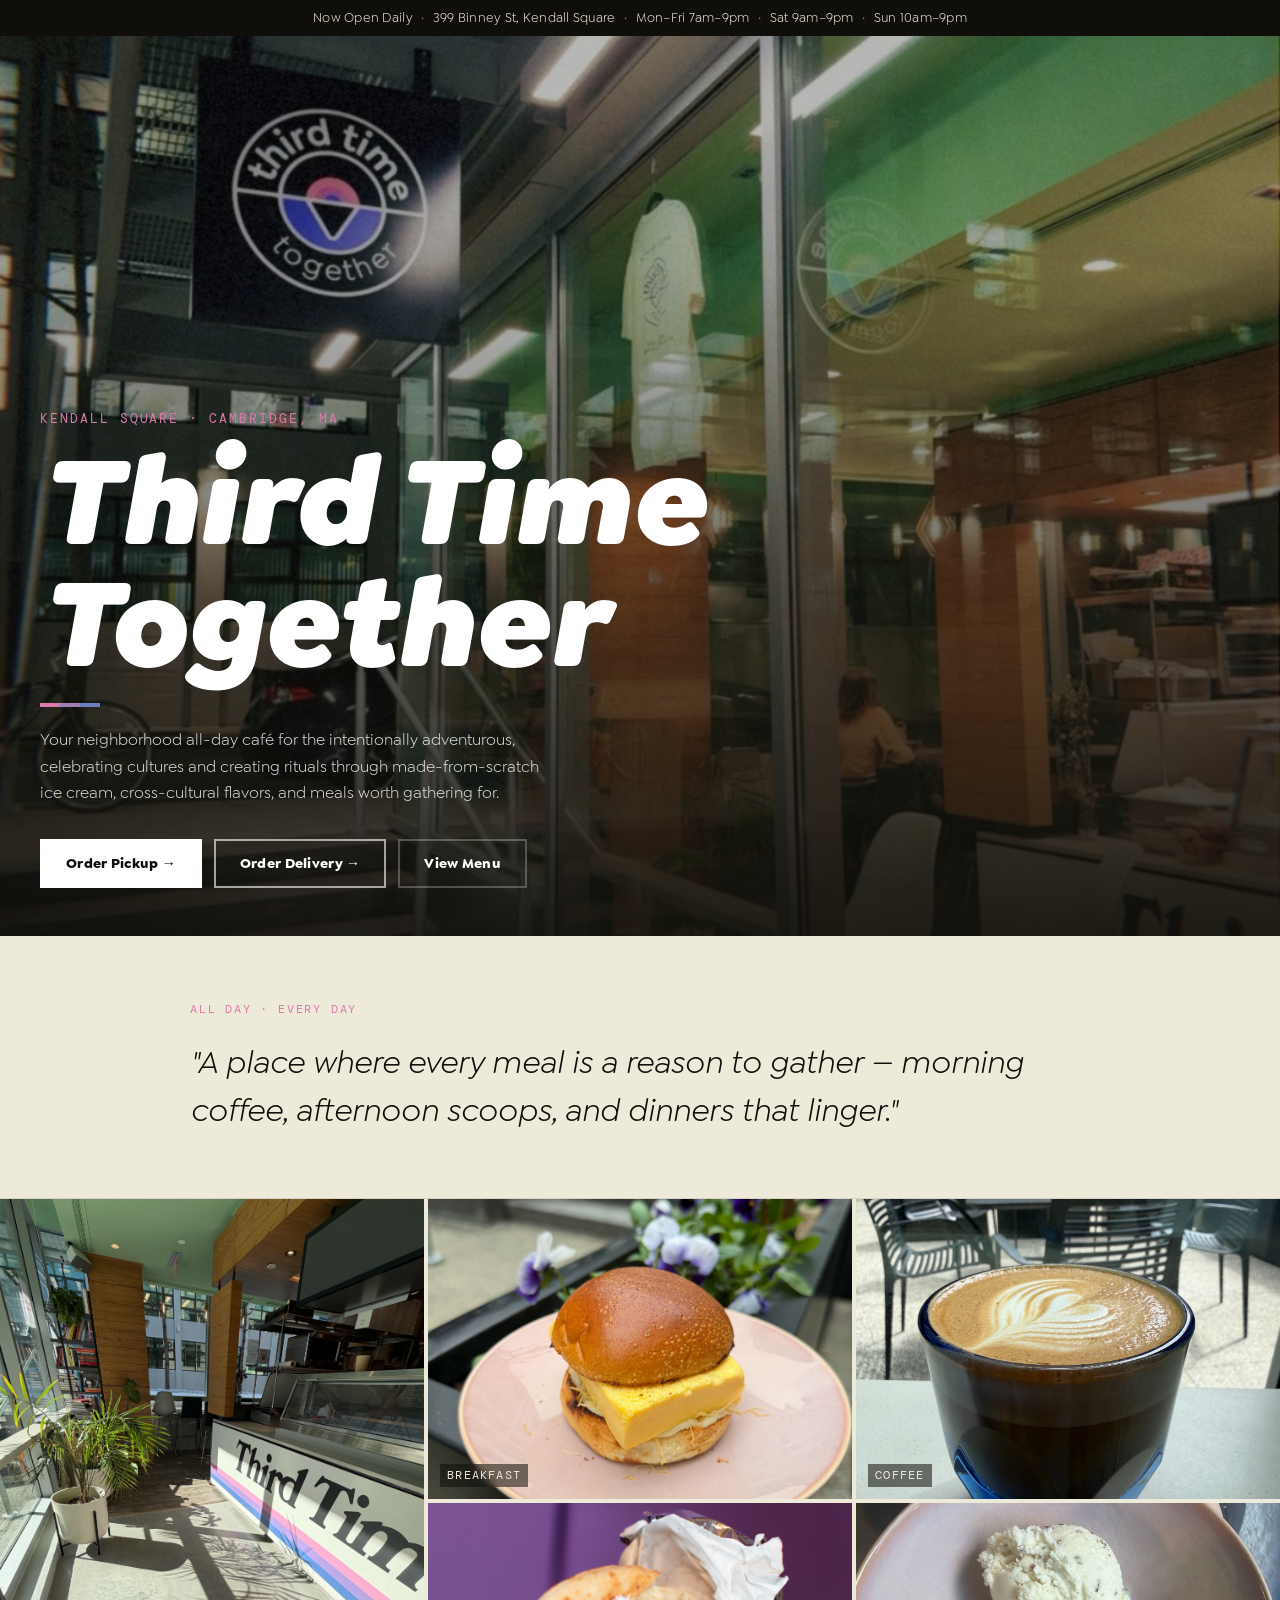
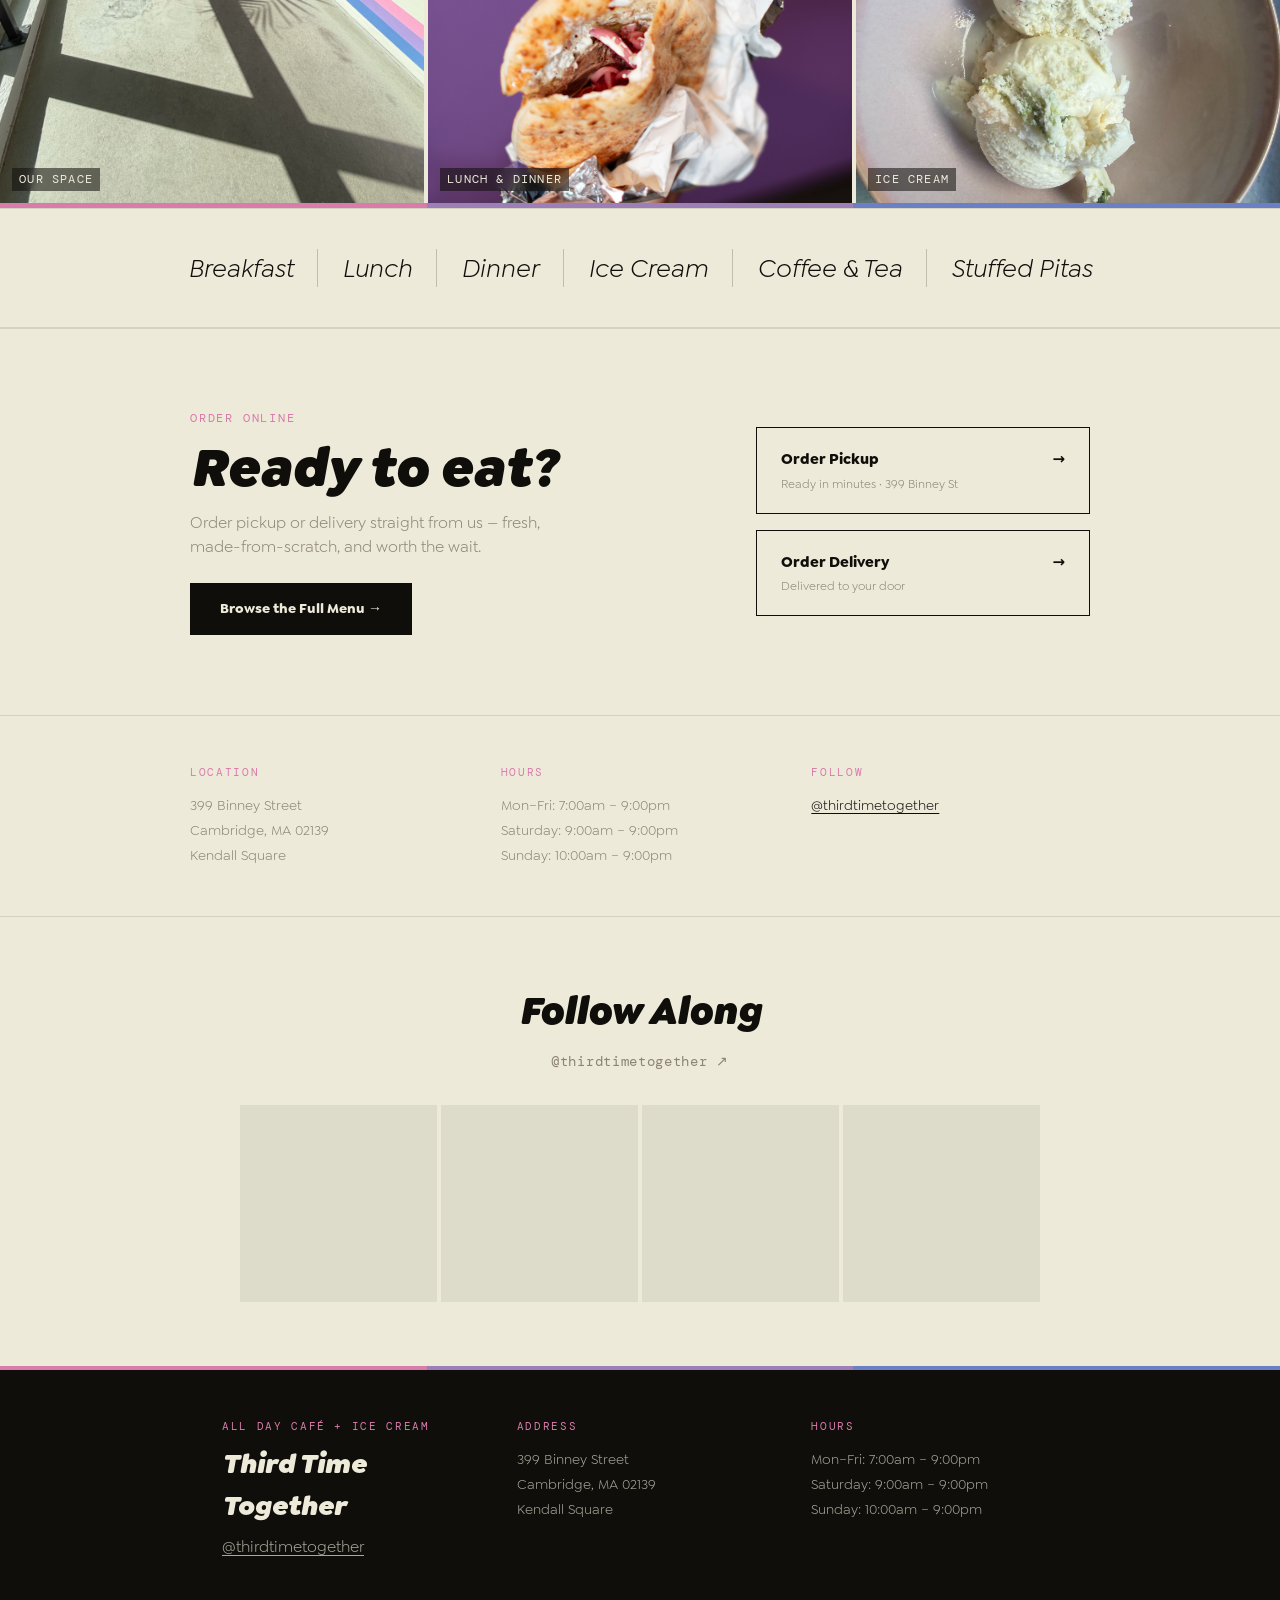
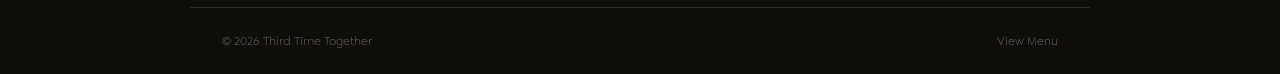
==== index.html @ bea14734 "Fix info bar color and copyright year" ====
<!DOCTYPE html>
<html lang="en">
<head>
  <meta charset="UTF-8">
  <meta name="viewport" content="width=device-width, initial-scale=1.0">
  <title>Third Time Together — All Day Café + Ice Cream · Kendall Square, Cambridge</title>
  <meta name="description" content="Your neighborhood all-day café for the intentionally adventurous. Made-from-scratch ice cream, cross-cultural flavors, and meals worth gathering for. 399 Binney St, Kendall Square.">
  <link rel="preconnect" href="https://fonts.googleapis.com">
  <link rel="preconnect" href="https://fonts.gstatic.com" crossorigin>
  <link href="https://fonts.googleapis.com/css2?family=DM+Mono&display=swap" rel="stylesheet">
  <link rel="stylesheet" href="css/styles.css">
</head>
<body>

  <!-- Announcement Bar -->
  <div class="announcement-bar">
    Now Open Daily
    <span class="dot">·</span>
    399 Binney St, Kendall Square
    <span class="dot">·</span>
    Mon–Fri 7am–9pm
    <span class="dot">·</span>
    Sat 9am–9pm
    <span class="dot">·</span>
    Sun 10am–9pm
  </div>

  <!-- Hero -->
  <section class="hero">
    <div class="hero-bg" role="img" aria-label="Third Time Together storefront at night"></div>
    <div class="hero-gradient" aria-hidden="true"></div>
    <div class="hero-content">
      <p class="hero-eyebrow">Kendall Square · Cambridge, MA</p>
      <h1 class="hero-title">Third Time Together</h1>
      <div class="hero-stripe" aria-hidden="true">
        <span class="s-pink"></span>
        <span class="s-mauve"></span>
        <span class="s-blue"></span>
      </div>
      <p class="hero-tagline">Your neighborhood all-day café for the intentionally adventurous, celebrating cultures and creating rituals through made-from-scratch ice cream, cross-cultural flavors, and meals worth gathering for.</p>
      <div class="hero-buttons">
        <!-- Replace # with your Square ordering URL -->
        <a href="#" class="btn btn-primary">Order Pickup →</a>
        <a href="#" class="btn btn-outline">Order Delivery →</a>
        <a href="menu.html" class="btn btn-ghost">View Menu</a>
      </div>
    </div>
  </section>

  <!-- Intro Strip -->
  <section class="intro-strip">
    <div class="intro-strip-inner">
      <span class="section-label">All Day · Every Day</span>
      <p class="intro-quote">"A place where every meal is a reason to gather — morning coffee, afternoon scoops, and dinners that linger."</p>
    </div>
  </section>

  <!-- Photo Grid -->
  <section class="photo-grid" aria-label="Photo gallery">
    <div class="photo-cell photo-cell--tall">
      <img src="images/interior.jpg" alt="Sunny interior with the Third Time Together counter, lush plants, and bookshelves" loading="lazy">
      <span class="photo-label">Our Space</span>
    </div>
    <div class="photo-cell">
      <img src="images/sandwich.jpg" alt="Breakfast sandwich with eggs soufflé on a pink plate" loading="lazy">
      <span class="photo-label">Breakfast</span>
    </div>
    <div class="photo-cell">
      <img src="images/coffee.jpg" alt="Latte with leaf art poured in a blue glass" loading="lazy">
      <span class="photo-label">Coffee</span>
    </div>
    <div class="photo-cell">
      <img src="images/pita.jpg" alt="Stuffed pita overflowing with braised meat and citrus salsa on a pink tray" loading="lazy">
      <span class="photo-label">Lunch &amp; Dinner</span>
    </div>
    <div class="photo-cell">
      <img src="images/icecream.jpg" alt="Two scoops of house-made ice cream in a pink bowl" loading="lazy">
      <span class="photo-label">Ice Cream</span>
    </div>
  </section>

  <!-- Brand Stripe Divider -->
  <div class="stripe-divider" aria-hidden="true">
    <span class="s-pink"></span>
    <span class="s-mauve"></span>
    <span class="s-blue"></span>
  </div>

  <!-- Offer Strip -->
  <section class="offer-strip" aria-label="What we serve">
    <div class="offer-items">
      <span class="offer-item">Breakfast</span>
      <span class="offer-item">Lunch</span>
      <span class="offer-item">Dinner</span>
      <span class="offer-item">Ice Cream</span>
      <span class="offer-item">Coffee &amp; Tea</span>
      <span class="offer-item">Stuffed Pitas</span>
    </div>
  </section>

  <!-- Order CTA -->
  <section class="order-cta">
    <div class="order-cta-inner">
      <div class="order-cta-left">
        <span class="section-label">Order Online</span>
        <h2 class="order-cta-heading">Ready to eat?</h2>
        <p class="order-cta-body">Order pickup or delivery straight from us — fresh, made-from-scratch, and worth the wait.</p>
        <a href="menu.html" class="btn-dark">Browse the Full Menu →</a>
      </div>
      <div class="order-cta-right">
        <!-- Replace # with your Square pickup URL -->
        <a href="#" class="order-link-card">
          <div class="order-link-title">
            Order Pickup
            <span class="order-link-arrow">→</span>
          </div>
          <div class="order-link-sub">Ready in minutes · 399 Binney St</div>
        </a>
        <!-- Replace # with your Square delivery URL -->
        <a href="#" class="order-link-card">
          <div class="order-link-title">
            Order Delivery
            <span class="order-link-arrow">→</span>
          </div>
          <div class="order-link-sub">Delivered to your door</div>
        </a>
      </div>
    </div>
  </section>

  <!-- Hours & Location Bar -->
  <section class="info-bar" aria-label="Location and hours">
    <div class="info-bar-inner">
      <div class="info-block">
        <span class="info-block-label">Location</span>
        <address>
          399 Binney Street<br>
          Cambridge, MA 02139<br>
          Kendall Square
        </address>
      </div>
      <div class="info-block">
        <span class="info-block-label">Hours</span>
        <p>Mon–Fri: 7:00am – 9:00pm<br>Saturday: 9:00am – 9:00pm<br>Sunday: 10:00am – 9:00pm</p>
      </div>
      <div class="info-block">
        <span class="info-block-label">Follow</span>
        <p><a href="https://instagram.com/thirdtimetogether" target="_blank" rel="noopener">@thirdtimetogether</a></p>
      </div>
    </div>
  </section>

  <!-- Instagram Section -->
  <!-- Replace placeholder tiles with Squarespace Instagram block when embedding -->
  <section class="instagram-section">
    <div class="instagram-section-header">
      <h2 class="instagram-title">Follow Along</h2>
      <a href="https://www.instagram.com/thirdtimetogether" class="instagram-handle" target="_blank" rel="noopener">@thirdtimetogether ↗</a>
    </div>
    <div class="instagram-grid" aria-label="Instagram feed — placeholder tiles">
      <div class="instagram-tile" aria-hidden="true"></div>
      <div class="instagram-tile" aria-hidden="true"></div>
      <div class="instagram-tile" aria-hidden="true"></div>
      <div class="instagram-tile" aria-hidden="true"></div>
    </div>
  </section>

  <!-- Footer -->
  <footer class="site-footer">
    <div class="footer-stripe" aria-hidden="true">
      <span class="s-pink"></span>
      <span class="s-mauve"></span>
      <span class="s-blue"></span>
    </div>
    <div class="footer-inner">
      <div class="footer-col">
        <span class="footer-brand-label">All Day Café + Ice Cream</span>
        <span class="footer-brand-name">Third Time Together</span>
        <a href="https://instagram.com/thirdtimetogether" target="_blank" rel="noopener">@thirdtimetogether</a>
      </div>
      <div class="footer-col">
        <span class="footer-col-label">Address</span>
        <address>
          399 Binney Street<br>
          Cambridge, MA 02139<br>
          Kendall Square
        </address>
      </div>
      <div class="footer-col">
        <span class="footer-col-label">Hours</span>
        <p>
          Mon–Fri: 7:00am – 9:00pm<br>
          Saturday: 9:00am – 9:00pm<br>
          Sunday: 10:00am – 9:00pm
        </p>
      </div>
    </div>
    <div class="footer-bottom">
      <span>&copy; 2026 Third Time Together</span>
      <a href="menu.html">View Menu</a>
    </div>
  </footer>

</body>
</html>
---- css/styles.css ----
/* =====================
   VARIABLES & FONTS
===================== */
:root {
  --cream: #EDEAD9;
  --black: #0F0E0A;
  --pink: #D97BAB;
  --mauve: #9B7FB6;
  --blue: #6B7FC4;
  --warm-gray: #8C8476;
}

@font-face {
  font-family: 'Goldplay';
  src: url('../fonts/Goldplay-Regular.otf') format('opentype');
  font-weight: 400;
  font-style: normal;
  font-display: swap;
}

@font-face {
  font-family: 'Goldplay';
  src: url('../fonts/Goldplay-RegularIt.otf') format('opentype');
  font-weight: 400;
  font-style: italic;
  font-display: swap;
}

@font-face {
  font-family: 'Goldplay';
  src: url('../fonts/Goldplay-Bold.otf') format('opentype');
  font-weight: 700;
  font-style: normal;
  font-display: swap;
}

@font-face {
  font-family: 'Goldplay';
  src: url('../fonts/Goldplay-BoldIt.otf') format('opentype');
  font-weight: 700;
  font-style: italic;
  font-display: swap;
}

@font-face {
  font-family: 'Goldplay';
  src: url('../fonts/Goldplay-Black.otf') format('opentype');
  font-weight: 900;
  font-style: normal;
  font-display: swap;
}

@font-face {
  font-family: 'Goldplay';
  src: url('../fonts/Goldplay-BlackIt.otf') format('opentype');
  font-weight: 900;
  font-style: italic;
  font-display: swap;
}

/* =====================
   RESET & BASE
===================== */
*, *::before, *::after {
  box-sizing: border-box;
  margin: 0;
  padding: 0;
}

html { scroll-behavior: smooth; }

body {
  font-family: 'Goldplay', system-ui, -apple-system, sans-serif;
  font-weight: 400;
  font-size: clamp(13px, 2vw, 16px);
  background: var(--cream);
  color: var(--black);
  line-height: 1.5;
  -webkit-font-smoothing: antialiased;
}

img { max-width: 100%; display: block; }
a { color: inherit; text-decoration: none; }
ul { list-style: none; }

/* =====================
   ANNOUNCEMENT BAR
===================== */
.announcement-bar {
  background: var(--black);
  color: var(--cream);
  text-align: center;
  padding: 0.5rem 1rem;
  font-size: clamp(11px, 1.4vw, 13px);
  letter-spacing: 0.02em;
}

.announcement-bar a { color: inherit; }
.announcement-bar a:hover { color: var(--pink); }
.dot { color: var(--pink); margin: 0 0.4em; }

/* =====================
   HERO
===================== */
.hero {
  position: relative;
  height: 100vh;
  min-height: 600px;
  display: flex;
  align-items: flex-end;
  overflow: hidden;
}

.hero-bg {
  position: absolute;
  inset: 0;
  background-image: url('../images/hero.png');
  background-size: cover;
  background-position: center;
  filter: brightness(0.72);
}

.hero-gradient {
  position: absolute;
  inset: 0;
  background: linear-gradient(to bottom, transparent 25%, rgba(15,14,10,0.88) 100%);
}

.hero-content {
  position: relative;
  z-index: 1;
  padding: 3rem 2.5rem;
  max-width: 800px;
}

.hero-eyebrow {
  font-family: 'DM Mono', monospace;
  font-size: clamp(11px, 1.4vw, 13px);
  color: var(--pink);
  letter-spacing: 0.15em;
  text-transform: uppercase;
  margin-bottom: 0.75rem;
}

.hero-title {
  font-family: 'Goldplay', serif;
  font-weight: 900;
  font-style: italic;
  font-size: clamp(3.5rem, 10vw, 8rem);
  line-height: 0.95;
  color: #fff;
  margin-bottom: 1.25rem;
}

.hero-stripe {
  display: flex;
  width: 60px;
  height: 4px;
  margin-bottom: 1.25rem;
}
.hero-stripe .s-pink  { background: var(--pink);  flex: 1; }
.hero-stripe .s-mauve { background: var(--mauve); flex: 1; }
.hero-stripe .s-blue  { background: var(--blue);  flex: 1; }

.hero-tagline {
  color: rgba(255,255,255,0.85);
  font-size: clamp(13px, 1.8vw, 16px);
  max-width: 520px;
  line-height: 1.65;
  margin-bottom: 2rem;
}

.hero-buttons {
  display: flex;
  flex-wrap: wrap;
  gap: 0.75rem;
}

/* =====================
   BUTTONS
===================== */
.btn {
  display: inline-flex;
  align-items: center;
  padding: 0.75rem 1.5rem;
  font-family: 'Goldplay', sans-serif;
  font-size: clamp(12px, 1.5vw, 14px);
  font-weight: 700;
  letter-spacing: 0.02em;
  cursor: pointer;
  transition: all 0.2s ease;
  min-height: 44px;
  border: 2px solid transparent;
}

.btn-primary  { background: #fff; color: var(--black); border-color: #fff; }
.btn-primary:hover { background: var(--cream); border-color: var(--cream); }

.btn-outline  { background: transparent; color: #fff; border-color: rgba(255,255,255,0.6); }
.btn-outline:hover { border-color: #fff; background: rgba(255,255,255,0.1); }

.btn-ghost    { background: transparent; color: #fff; border-color: rgba(255,255,255,0.25); }
.btn-ghost:hover { border-color: rgba(255,255,255,0.5); }

.btn-dark {
  display: inline-flex;
  align-items: center;
  padding: 0.85rem 1.75rem;
  font-family: 'Goldplay', sans-serif;
  font-size: clamp(12px, 1.5vw, 14px);
  font-weight: 700;
  background: var(--black);
  color: var(--cream);
  border: 2px solid var(--black);
  transition: all 0.2s;
  min-height: 44px;
}
.btn-dark:hover { background: transparent; color: var(--black); }

/* =====================
   BRAND STRIPE DIVIDER
===================== */
.stripe-divider {
  display: flex;
  height: 5px;
  width: 100%;
}
.stripe-divider .s-pink  { background: var(--pink);  flex: 1; }
.stripe-divider .s-mauve { background: var(--mauve); flex: 1; }
.stripe-divider .s-blue  { background: var(--blue);  flex: 1; }

/* =====================
   SECTION LABEL
===================== */
.section-label {
  display: block;
  font-family: 'DM Mono', monospace;
  font-size: clamp(10px, 1.3vw, 12px);
  letter-spacing: 0.15em;
  text-transform: uppercase;
  color: var(--pink);
  margin-bottom: 1.25rem;
}

/* =====================
   INTRO STRIP
===================== */
.intro-strip {
  background: var(--cream);
  padding: 4rem 2rem;
  border-bottom: 1px solid rgba(15,14,10,0.1);
}

.intro-strip-inner { max-width: 900px; margin: 0 auto; }

.intro-quote {
  font-family: 'Goldplay', serif;
  font-style: italic;
  font-size: clamp(1.25rem, 3vw, 2rem);
  line-height: 1.5;
}

/* =====================
   PHOTO GRID
===================== */
.photo-grid {
  display: grid;
  grid-template-columns: 1fr 1fr 1fr;
  grid-template-rows: 300px 300px;
  gap: 4px;
}

.photo-cell {
  position: relative;
  overflow: hidden;
  background: #ccc;
}

.photo-cell img {
  width: 100%;
  height: 100%;
  object-fit: cover;
  transition: transform 0.4s ease;
}

.photo-cell:hover img { transform: scale(1.04); }

.photo-cell--tall { grid-row: span 2; }

.photo-label {
  position: absolute;
  bottom: 0.75rem;
  left: 0.75rem;
  font-family: 'DM Mono', monospace;
  font-size: clamp(10px, 1.2vw, 12px);
  letter-spacing: 0.1em;
  text-transform: uppercase;
  color: var(--cream);
  background: rgba(15,14,10,0.55);
  padding: 0.2em 0.6em;
  backdrop-filter: blur(4px);
}

/* =====================
   OFFER STRIP
===================== */
.offer-strip {
  background: var(--cream);
  padding: 2.5rem 2rem;
  overflow-x: auto;
  border-top: 1px solid rgba(15,14,10,0.1);
  border-bottom: 1px solid rgba(15,14,10,0.1);
}

.offer-items {
  display: flex;
  justify-content: center;
  white-space: nowrap;
  min-width: max-content;
  margin: 0 auto;
}

.offer-item {
  font-family: 'Goldplay', serif;
  font-style: italic;
  font-size: clamp(1.1rem, 2.5vw, 1.6rem);
  padding: 0 1.5rem;
  border-right: 1px solid rgba(15,14,10,0.2);
}
.offer-item:last-child { border-right: none; }

/* =====================
   ORDER CTA
===================== */
.order-cta {
  background: var(--cream);
  padding: 5rem 2rem;
  border-top: 1px solid rgba(15,14,10,0.1);
}

.order-cta-inner {
  max-width: 900px;
  margin: 0 auto;
  display: grid;
  grid-template-columns: 3fr 2fr;
  gap: 4rem;
  align-items: center;
}

.order-cta-left .section-label { margin-bottom: 0.75rem; }

.order-cta-heading {
  font-family: 'Goldplay', serif;
  font-weight: 900;
  font-style: italic;
  font-size: clamp(2rem, 5vw, 3.5rem);
  line-height: 1;
  margin-bottom: 1rem;
}

.order-cta-body {
  color: var(--warm-gray);
  margin-bottom: 1.5rem;
  max-width: 400px;
}

.order-cta-right {
  display: flex;
  flex-direction: column;
  gap: 1rem;
}

.order-link-card {
  display: block;
  border: 1.5px solid var(--black);
  padding: 1.25rem 1.5rem;
  transition: all 0.2s ease;
}

.order-link-card:hover {
  background: var(--black);
  color: var(--cream);
}

.order-link-card:hover .order-link-sub { color: rgba(237,234,217,0.65); }
.order-link-card:hover .order-link-arrow { transform: translateX(4px); }

.order-link-title {
  font-weight: 700;
  font-size: clamp(13px, 1.8vw, 15px);
  display: flex;
  align-items: center;
  justify-content: space-between;
  margin-bottom: 0.25rem;
}

.order-link-arrow { transition: transform 0.2s ease; }

.order-link-sub {
  font-size: clamp(11px, 1.3vw, 12px);
  color: var(--warm-gray);
  transition: color 0.2s;
}

/* =====================
   INFO BAR
===================== */
.info-bar {
  background: var(--cream);
  color: var(--black);
  padding: 3rem 2rem;
  border-top: 1px solid rgba(15,14,10,0.1);
  border-bottom: 1px solid rgba(15,14,10,0.1);
}

.info-bar-inner {
  max-width: 900px;
  margin: 0 auto;
  display: grid;
  grid-template-columns: repeat(3, 1fr);
  gap: 2rem;
}

.info-block-label {
  display: block;
  font-family: 'DM Mono', monospace;
  font-size: clamp(10px, 1.3vw, 11px);
  letter-spacing: 0.15em;
  text-transform: uppercase;
  color: var(--pink);
  margin-bottom: 0.75rem;
}

.info-block p, .info-block address {
  font-style: normal;
  font-size: clamp(12px, 1.5vw, 14px);
  line-height: 1.8;
  color: var(--warm-gray);
}

.info-block a { color: var(--black); text-decoration: underline; text-underline-offset: 3px; }
.info-block a:hover { color: var(--pink); }

/* =====================
   INSTAGRAM SECTION
===================== */
.instagram-section {
  background: var(--cream);
  padding: 4rem 2rem;
  text-align: center;
}

.instagram-section-header { margin-bottom: 2rem; }

.instagram-title {
  font-family: 'Goldplay', serif;
  font-weight: 900;
  font-style: italic;
  font-size: clamp(1.5rem, 4vw, 2.5rem);
  margin-bottom: 0.5rem;
}

.instagram-handle {
  font-family: 'DM Mono', monospace;
  font-size: clamp(12px, 1.5vw, 14px);
  color: var(--warm-gray);
  letter-spacing: 0.05em;
}
.instagram-handle:hover { color: var(--pink); }

/* Replace with Squarespace Instagram block when embedding */
.instagram-grid {
  display: grid;
  grid-template-columns: repeat(4, 1fr);
  gap: 4px;
  max-width: 800px;
  margin: 0 auto;
}

.instagram-tile {
  aspect-ratio: 1;
  background: rgba(15,14,10,0.07);
  transition: background 0.2s;
}
.instagram-tile:hover { background: rgba(15,14,10,0.12); }

/* =====================
   FOOTER
===================== */
.site-footer { background: var(--black); color: var(--cream); }

.footer-stripe {
  display: flex;
  height: 4px;
}
.footer-stripe .s-pink  { background: var(--pink);  flex: 1; }
.footer-stripe .s-mauve { background: var(--mauve); flex: 1; }
.footer-stripe .s-blue  { background: var(--blue);  flex: 1; }

.footer-inner {
  max-width: 900px;
  margin: 0 auto;
  display: grid;
  grid-template-columns: repeat(3, 1fr);
  gap: 3rem;
  padding: 3rem 2rem;
}

.footer-brand-label {
  display: block;
  font-family: 'DM Mono', monospace;
  font-size: clamp(10px, 1.3vw, 11px);
  letter-spacing: 0.15em;
  text-transform: uppercase;
  color: var(--pink);
  margin-bottom: 0.5rem;
}

.footer-brand-name {
  display: block;
  font-family: 'Goldplay', serif;
  font-style: italic;
  font-weight: 900;
  font-size: clamp(1.25rem, 3vw, 1.75rem);
  margin-bottom: 0.5rem;
}

.footer-col-label {
  display: block;
  font-family: 'DM Mono', monospace;
  font-size: clamp(10px, 1.3vw, 11px);
  letter-spacing: 0.15em;
  text-transform: uppercase;
  color: var(--pink);
  margin-bottom: 0.75rem;
}

.footer-col p, .footer-col address {
  font-style: normal;
  font-size: clamp(12px, 1.5vw, 14px);
  line-height: 1.8;
  color: rgba(237,234,217,0.7);
}

.footer-col a {
  color: rgba(237,234,217,0.7);
  text-decoration: underline;
  text-underline-offset: 3px;
}
.footer-col a:hover { color: var(--cream); }

.footer-bottom {
  max-width: 900px;
  margin: 0 auto;
  padding: 1.5rem 2rem;
  border-top: 1px solid rgba(237,234,217,0.12);
  font-size: clamp(11px, 1.3vw, 12px);
  color: rgba(237,234,217,0.35);
  display: flex;
  justify-content: space-between;
  flex-wrap: wrap;
  gap: 0.5rem;
}

/* =====================
   MENU PAGE
===================== */
body.menu-page {
  background: #3B4BC8;
  color: var(--cream);
}

.menu-header {
  padding: 3rem 2rem;
  text-align: center;
}

.menu-header-border {
  display: inline-block;
  border: 2px solid rgba(237,234,217,0.4);
  padding: 2.5rem 4rem;
  position: relative;
}

.menu-header-border::before {
  content: '';
  position: absolute;
  inset: 6px;
  border: 1px solid rgba(237,234,217,0.18);
  pointer-events: none;
}

.menu-title {
  font-family: 'Goldplay', serif;
  font-weight: 900;
  font-style: italic;
  font-size: clamp(2.5rem, 8vw, 5rem);
  line-height: 1;
  color: var(--cream);
  margin-bottom: 0.5rem;
}

.menu-subtitle {
  font-family: 'DM Mono', monospace;
  font-size: clamp(11px, 1.5vw, 13px);
  letter-spacing: 0.08em;
  color: rgba(237,234,217,0.65);
}

/* Tabs */
.tab-nav {
  display: flex;
  padding: 0 2rem;
  border-bottom: 1px solid rgba(237,234,217,0.2);
  max-width: 1100px;
  margin: 0 auto;
  overflow-x: auto;
}

.tab-btn {
  background: none;
  border: none;
  border-bottom: 3px solid transparent;
  color: rgba(237,234,217,0.55);
  font-family: 'Goldplay', sans-serif;
  font-weight: 700;
  font-size: clamp(12px, 1.8vw, 14px);
  letter-spacing: 0.06em;
  text-transform: uppercase;
  padding: 1rem 1.5rem;
  cursor: pointer;
  white-space: nowrap;
  transition: all 0.15s ease;
  min-height: 44px;
  margin-bottom: -1px;
}

.tab-btn:hover { color: var(--cream); border-bottom-color: rgba(237,234,217,0.35); }
.tab-btn.active { color: var(--cream); border-bottom-color: var(--pink); }

/* Tab panels */
.tab-panel {
  display: none;
  padding: 3rem 2rem;
  max-width: 1100px;
  margin: 0 auto;
}
.tab-panel.active { display: block; }

/* When JS is off, show everything stacked */
.no-js .tab-panel { display: block; }
.no-js .tab-nav { display: none; }

/* Menu typography */
.menu-section-title {
  font-family: 'Bebas Neue', 'Goldplay', sans-serif;
  font-size: clamp(2rem, 5vw, 3rem);
  letter-spacing: 0.05em;
  color: var(--cream);
  margin-bottom: 0.25rem;
  font-weight: 400;
}

.menu-section-subtitle {
  display: block;
  font-family: 'DM Mono', monospace;
  font-size: clamp(11px, 1.3vw, 12px);
  color: rgba(237,234,217,0.55);
  letter-spacing: 0.08em;
  margin-bottom: 2rem;
}

.menu-two-col {
  display: grid;
  grid-template-columns: 1fr 1fr;
  gap: 3rem;
}

.menu-subsection { margin-bottom: 2.5rem; }

.menu-subsection-title {
  font-family: 'Bebas Neue', 'Goldplay', sans-serif;
  font-size: clamp(1.1rem, 2.5vw, 1.5rem);
  letter-spacing: 0.05em;
  color: rgba(237,234,217,0.9);
  border-bottom: 1px solid rgba(237,234,217,0.18);
  padding-bottom: 0.5rem;
  margin-bottom: 1rem;
  font-weight: 400;
}

.menu-items { list-style: none; }

.menu-item {
  display: grid;
  grid-template-columns: 1fr auto;
  gap: 1rem;
  padding: 0.65rem 0;
  border-bottom: 1px solid rgba(237,234,217,0.07);
  align-items: start;
}
.menu-item:last-child { border-bottom: none; }

.menu-item-name {
  display: block;
  font-weight: 700;
  font-size: clamp(13px, 1.7vw, 15px);
  color: var(--cream);
}

.menu-item-desc {
  display: block;
  font-style: italic;
  font-size: clamp(11px, 1.3vw, 12px);
  color: rgba(237,234,217,0.6);
  line-height: 1.5;
  margin-top: 0.2rem;
  grid-column: 1;
}

.menu-item-addon {
  display: block;
  font-size: clamp(11px, 1.3vw, 12px);
  font-style: italic;
  color: rgba(237,234,217,0.5);
  grid-column: 1 / -1;
  padding-top: 0.25rem;
}

.menu-item-price {
  font-family: 'Bebas Neue', monospace;
  font-size: clamp(1rem, 2vw, 1.2rem);
  color: var(--pink);
  white-space: nowrap;
  letter-spacing: 0.05em;
  line-height: 1.3;
}

/* Ice cream */
.icecream-pricing {
  display: grid;
  grid-template-columns: repeat(auto-fit, minmax(150px, 1fr));
  gap: 1rem;
  margin-bottom: 2.5rem;
}

.icecream-price-card {
  border: 1px solid rgba(237,234,217,0.2);
  padding: 1rem;
  text-align: center;
}

.icecream-price-label {
  display: block;
  font-size: clamp(11px, 1.3vw, 12px);
  color: rgba(237,234,217,0.6);
  margin-bottom: 0.4rem;
  line-height: 1.4;
}

.icecream-price-amount {
  display: block;
  font-family: 'Bebas Neue', monospace;
  font-size: clamp(1.75rem, 4vw, 2.25rem);
  color: var(--cream);
}

.flavors-grid {
  display: grid;
  grid-template-columns: 1fr 1fr;
  gap: 1rem;
}

.flavor-card {
  border: 1px solid rgba(237,234,217,0.15);
  padding: 1rem 1.25rem;
  background: rgba(255,255,255,0.04);
}

.flavor-name {
  font-weight: 700;
  font-size: clamp(13px, 1.6vw, 14px);
  color: var(--cream);
  margin-bottom: 0.3rem;
}

.flavor-desc {
  font-style: italic;
  font-size: clamp(11px, 1.3vw, 12px);
  color: rgba(237,234,217,0.6);
  line-height: 1.45;
}

.flavor-tag {
  display: inline-block;
  font-size: 10px;
  font-family: 'DM Mono', monospace;
  letter-spacing: 0.08em;
  color: var(--pink);
  border: 1px solid var(--pink);
  padding: 0.1em 0.4em;
  margin-top: 0.5rem;
  text-transform: uppercase;
}

.menu-allergy-note {
  font-size: clamp(11px, 1.3vw, 12px);
  font-style: italic;
  color: rgba(237,234,217,0.45);
  margin-top: 2rem;
  padding-top: 1rem;
  border-top: 1px solid rgba(237,234,217,0.12);
}

.menu-key {
  margin-top: 2rem;
  padding: 1rem 1.25rem;
  border: 1px solid rgba(237,234,217,0.15);
  font-size: clamp(11px, 1.3vw, 12px);
  color: rgba(237,234,217,0.5);
  font-style: italic;
}

.pita-note {
  font-style: italic;
  font-size: clamp(11px, 1.3vw, 12px);
  color: rgba(237,234,217,0.55);
  margin-bottom: 1rem;
}

.menu-footer {
  background: rgba(0,0,0,0.25);
}

/* =====================
   RESPONSIVE
===================== */
@media (max-width: 768px) {
  .hero-content { padding: 2rem 1.5rem; }

  .photo-grid {
    grid-template-columns: 1fr 1fr;
    grid-template-rows: 180px 180px 180px;
  }
  .photo-cell--tall {
    grid-row: span 1;
    grid-column: span 2;
    height: 240px;
  }

  .order-cta-inner { grid-template-columns: 1fr; gap: 2rem; }
  .info-bar-inner  { grid-template-columns: 1fr; gap: 2rem; }
  .footer-inner    { grid-template-columns: 1fr; gap: 2rem; padding: 2rem 1.5rem; }

  .instagram-grid { grid-template-columns: repeat(2, 1fr); }

  .menu-two-col { grid-template-columns: 1fr; gap: 0; }

  .tab-nav {
    display: grid;
    grid-template-columns: 1fr 1fr;
    overflow-x: visible;
    padding: 0;
  }
  .tab-btn {
    text-align: center;
    border-bottom: none;
    border: 1px solid rgba(237,234,217,0.15);
    margin-bottom: 0;
    padding: 0.875rem 0.75rem;
  }
  .tab-btn.active {
    background: rgba(255,255,255,0.1);
    border-color: var(--pink);
    color: var(--cream);
  }

  .flavors-grid { grid-template-columns: 1fr; }
  .menu-header-border { padding: 1.5rem 1.5rem; }
}

@media (max-width: 480px) {
  .hero-buttons { flex-direction: column; align-items: flex-start; }
  .offer-items { justify-content: flex-start; }
  .icecream-pricing { grid-template-columns: 1fr 1fr; }
}

/* =====================
   FOCUS / ACCESSIBILITY
===================== */
:focus-visible {
  outline: 2px solid var(--pink);
  outline-offset: 2px;
}
.tab-btn:focus-visible {
  outline: 2px solid var(--pink);
  outline-offset: -2px;
}
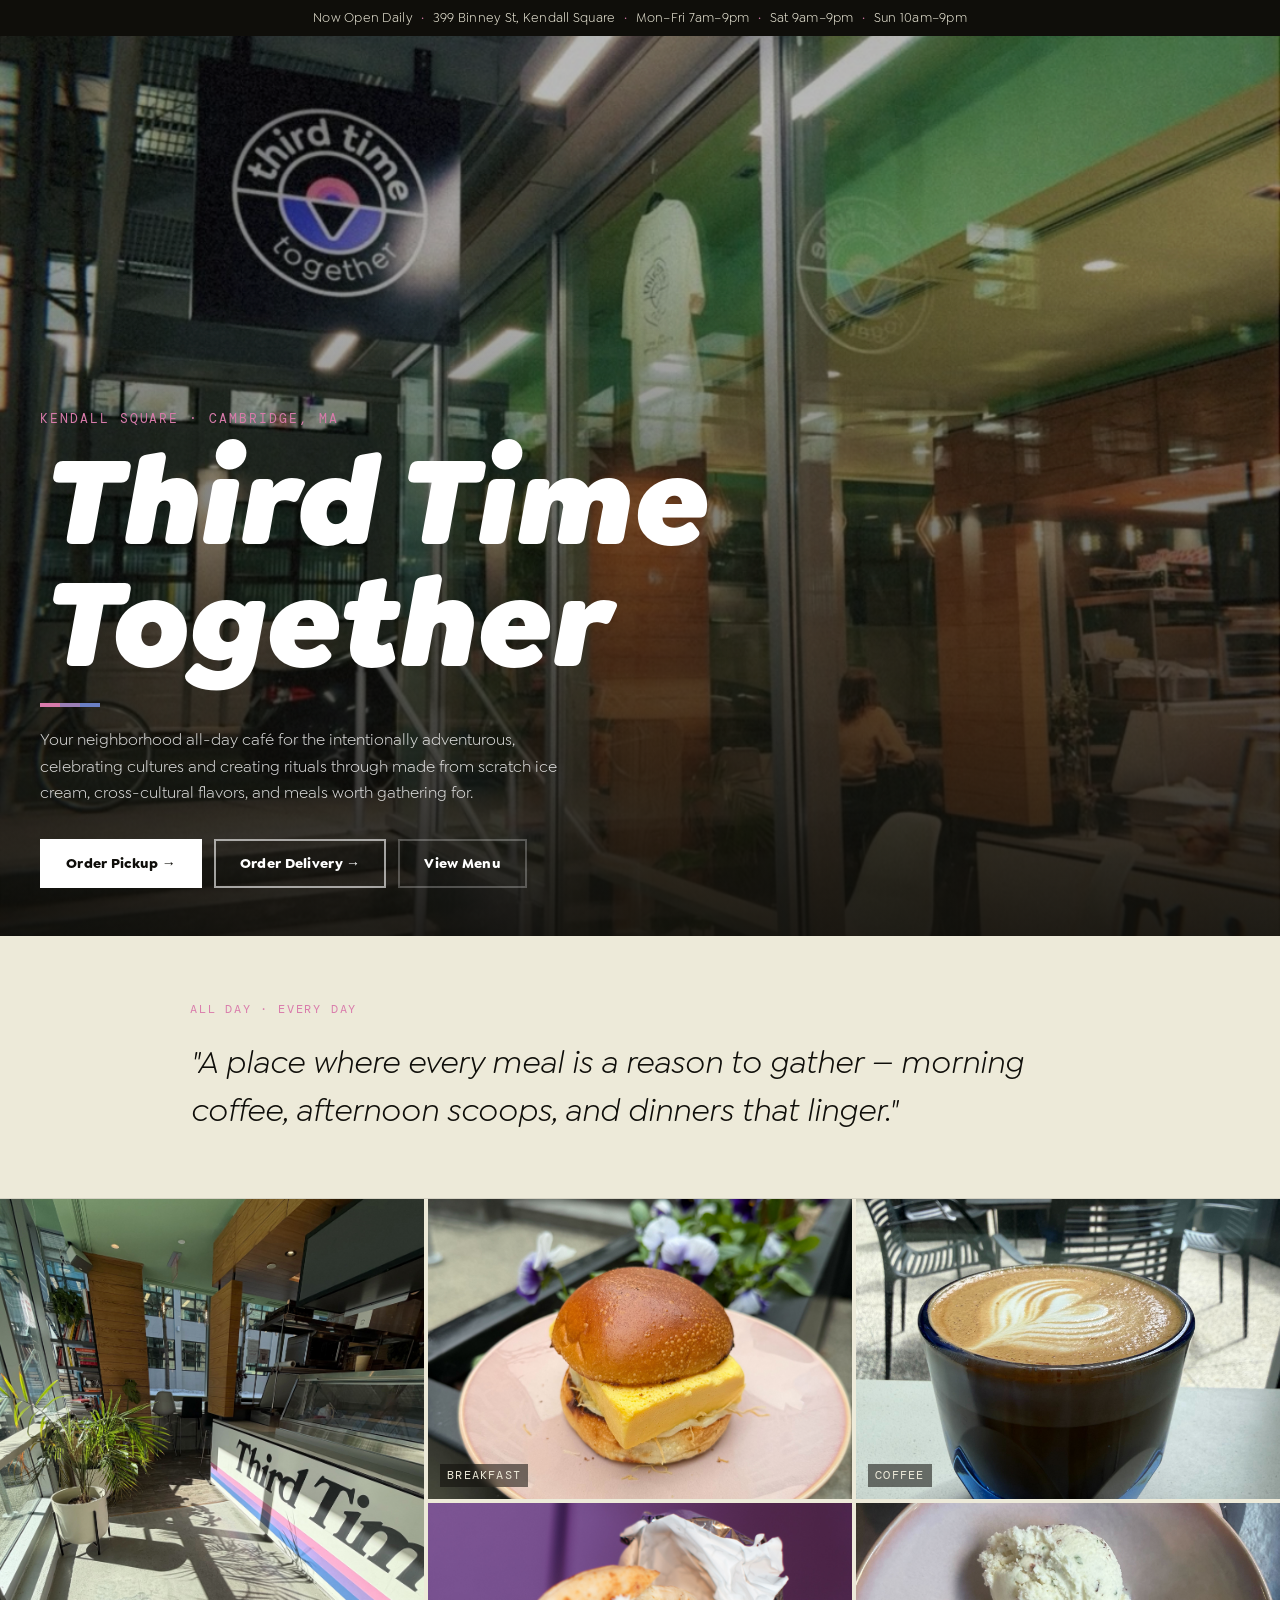
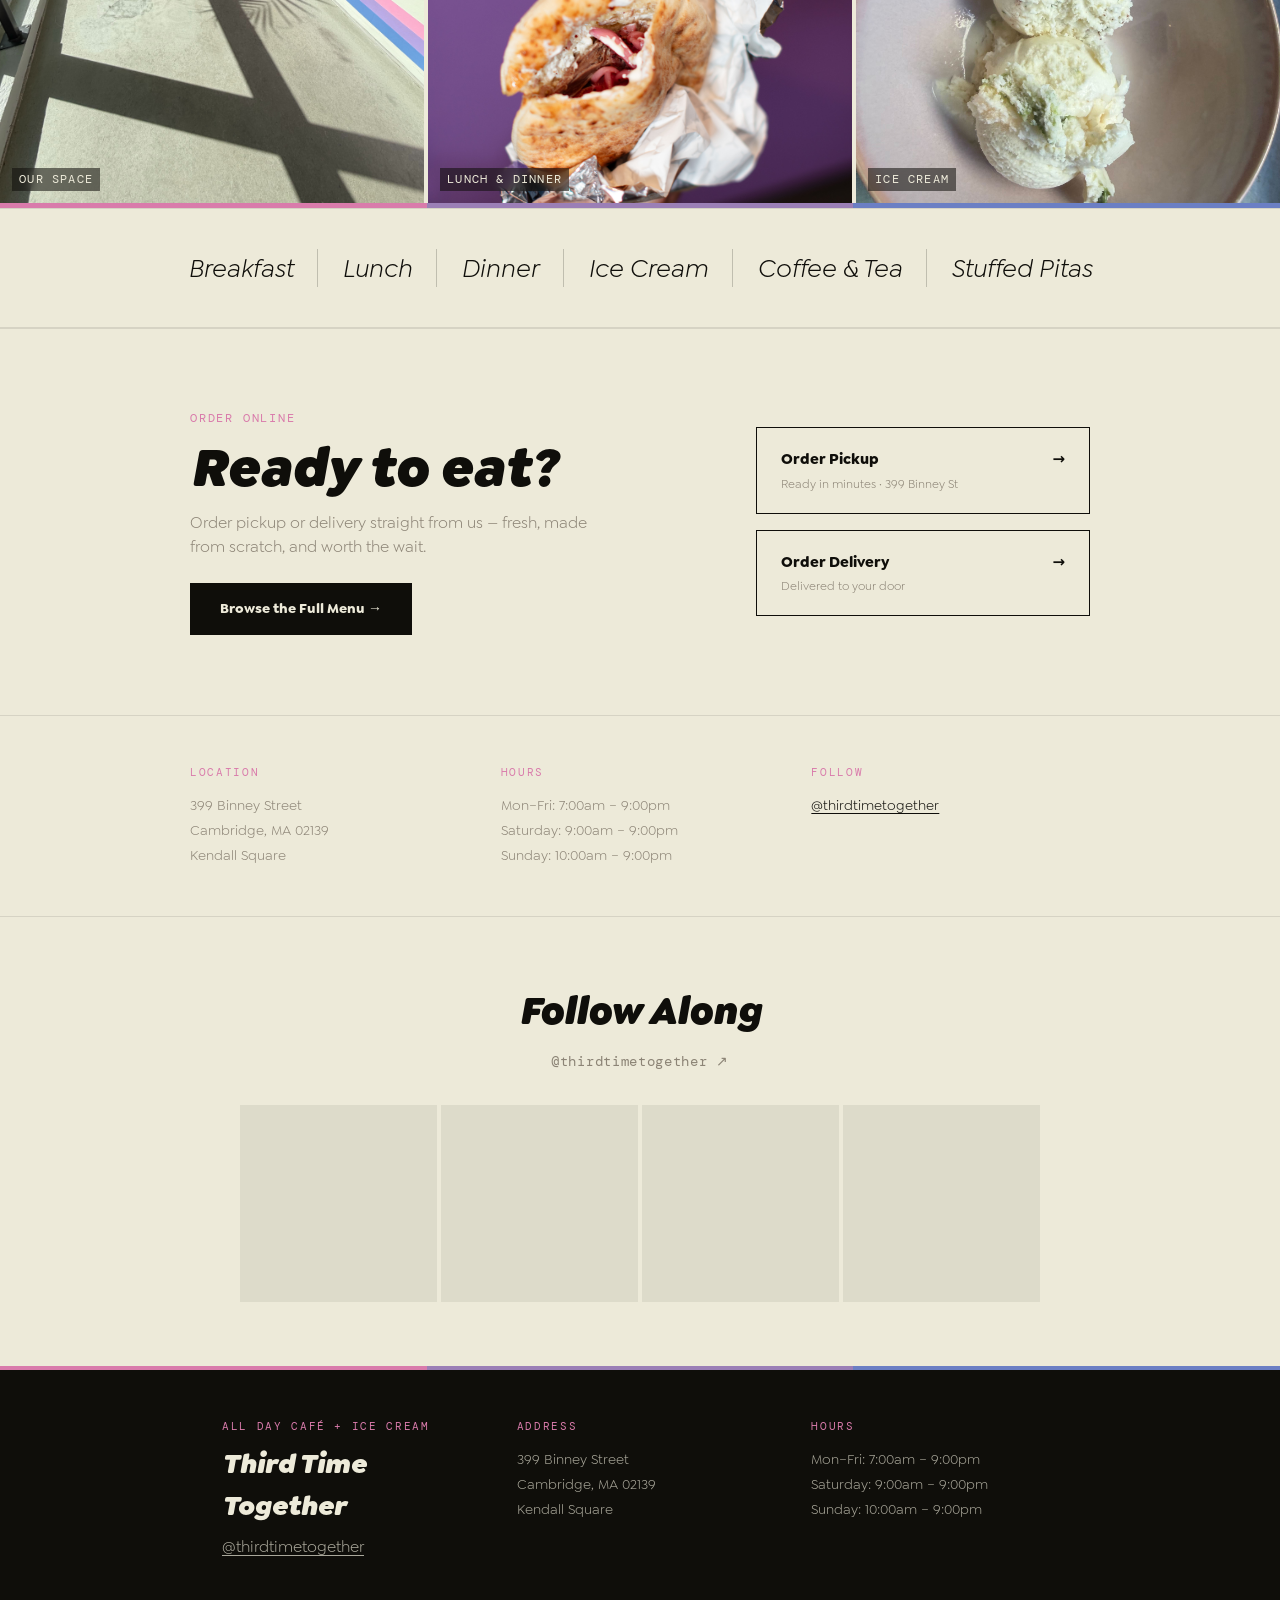
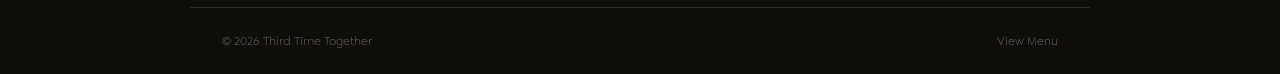
==== commit 3fbdff62: "Change made-from-scratch to made from scratch" ====
--- a/index.html
+++ b/index.html
@@ -37,7 +37,7 @@
         <span class="s-mauve"></span>
         <span class="s-blue"></span>
       </div>
-      <p class="hero-tagline">Your neighborhood all-day café for the intentionally adventurous, celebrating cultures and creating rituals through made-from-scratch ice cream, cross-cultural flavors, and meals worth gathering for.</p>
+      <p class="hero-tagline">Your neighborhood all-day café for the intentionally adventurous, celebrating cultures and creating rituals through made from scratch ice cream, cross-cultural flavors, and meals worth gathering for.</p>
       <div class="hero-buttons">
         <!-- Replace # with your Square ordering URL -->
         <a href="#" class="btn btn-primary">Order Pickup →</a>
@@ -104,7 +104,7 @@
       <div class="order-cta-left">
         <span class="section-label">Order Online</span>
         <h2 class="order-cta-heading">Ready to eat?</h2>
-        <p class="order-cta-body">Order pickup or delivery straight from us — fresh, made-from-scratch, and worth the wait.</p>
+        <p class="order-cta-body">Order pickup or delivery straight from us — fresh, made from scratch, and worth the wait.</p>
         <a href="menu.html" class="btn-dark">Browse the Full Menu →</a>
       </div>
       <div class="order-cta-right">
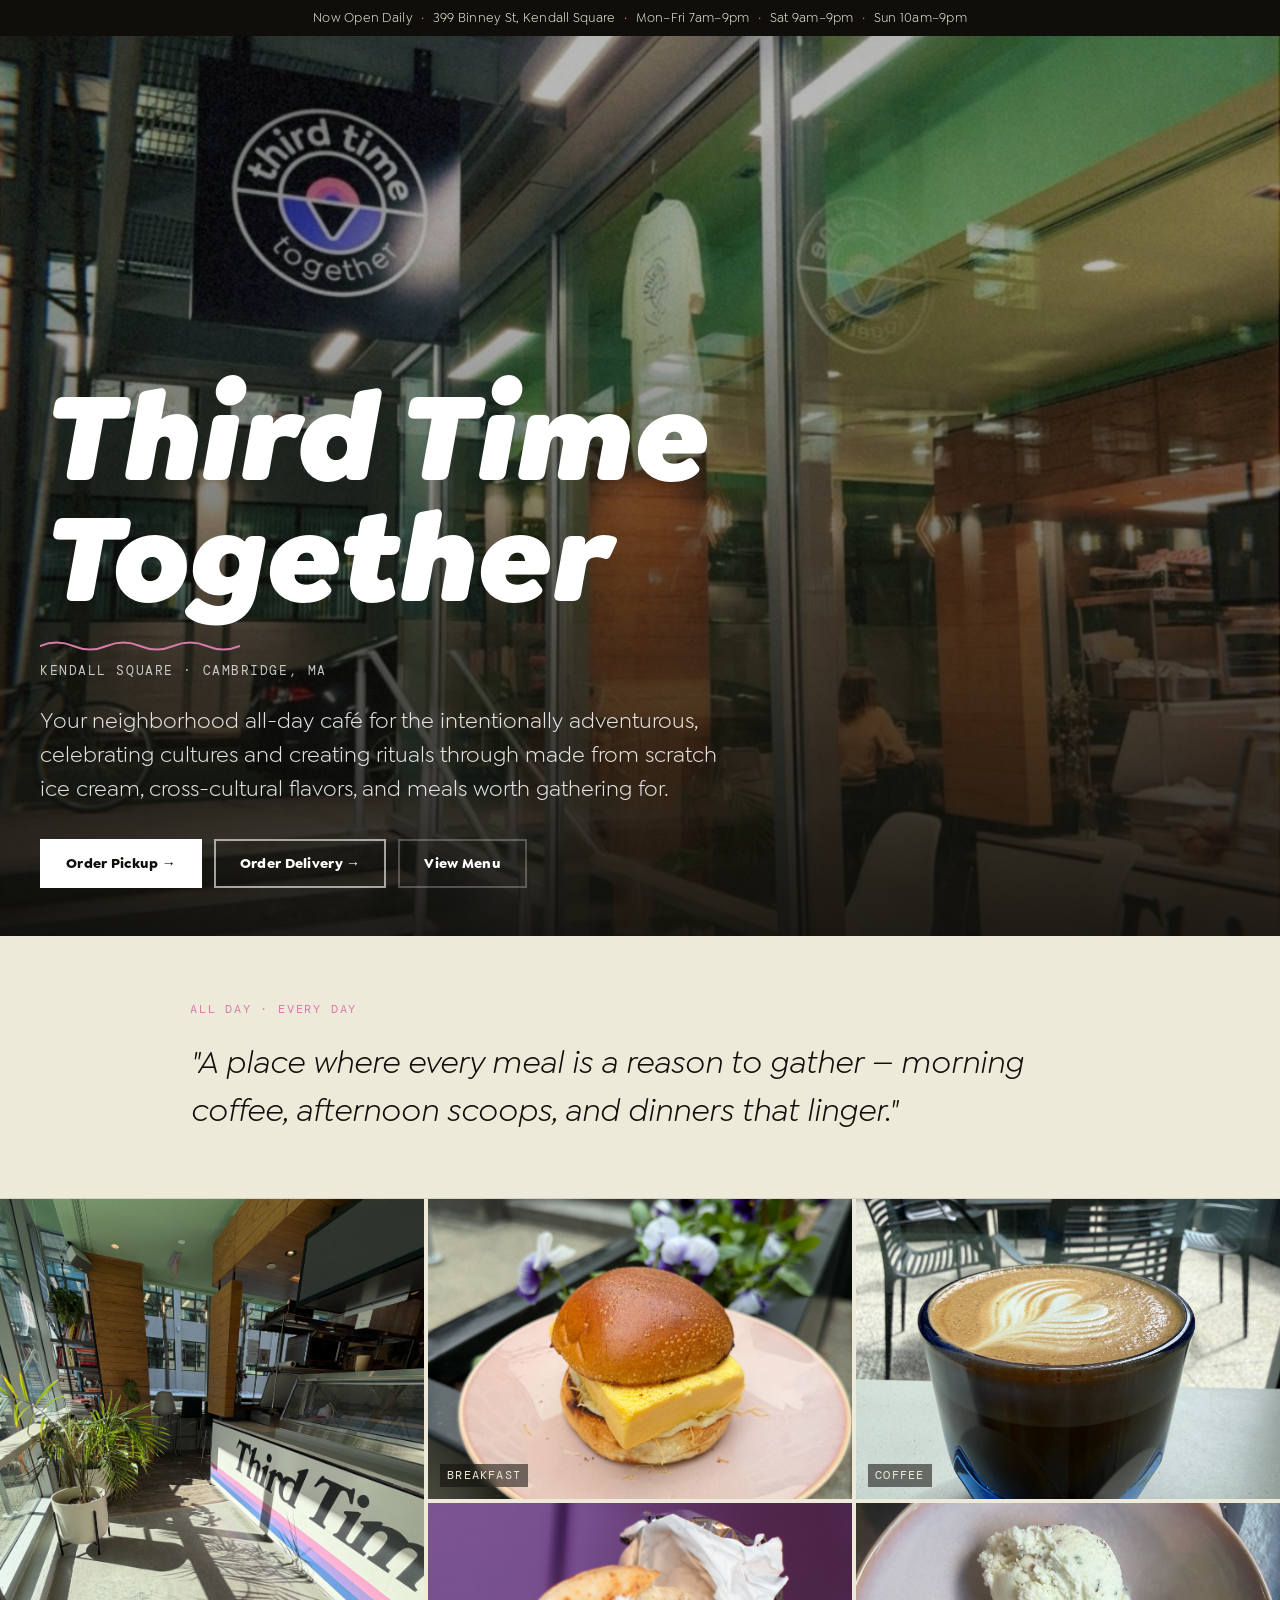
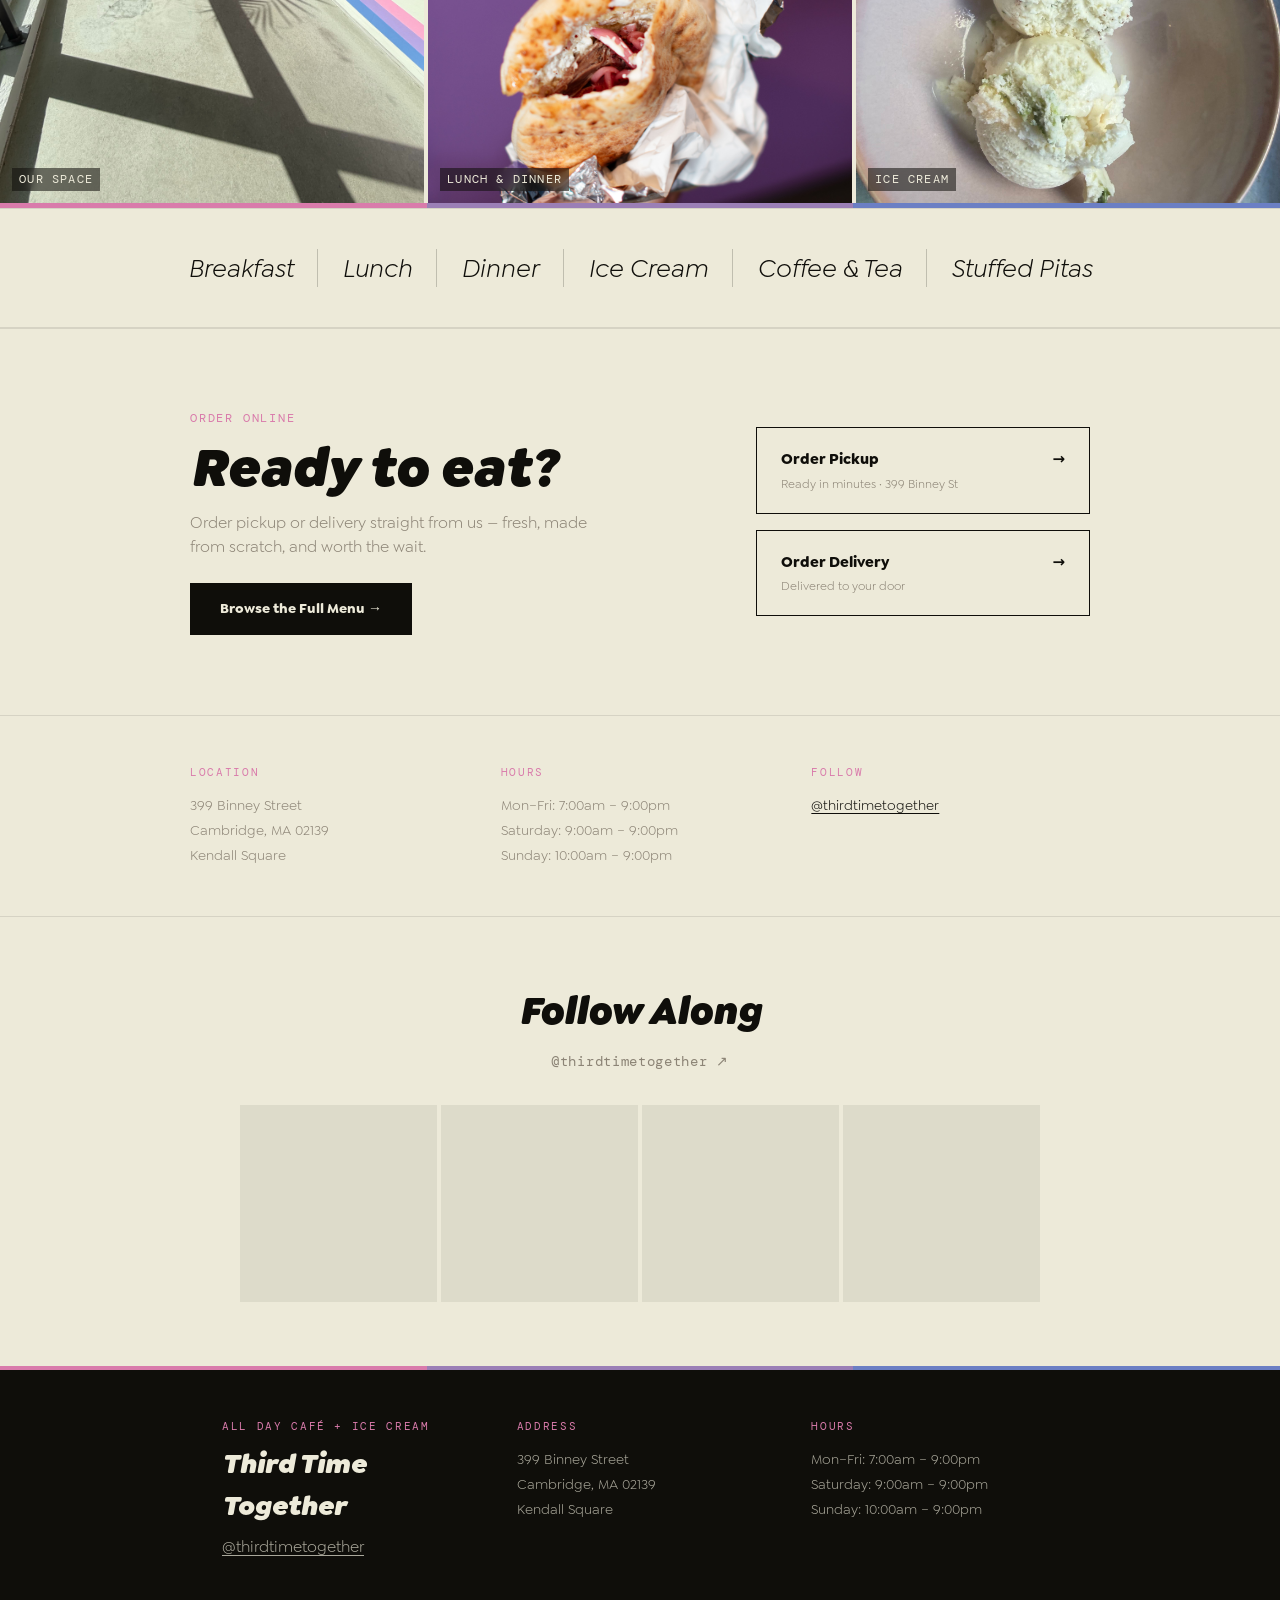
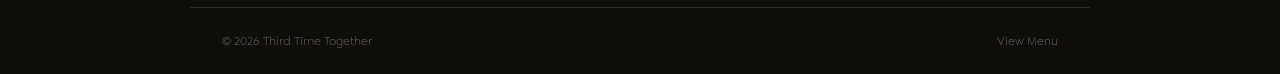
==== commit 9dc53bcc: "Hero: wider layout, wavy line, location under title, bigger tagline" ====
--- a/index.html
+++ b/index.html
@@ -30,13 +30,11 @@
     <div class="hero-bg" role="img" aria-label="Third Time Together storefront at night"></div>
     <div class="hero-gradient" aria-hidden="true"></div>
     <div class="hero-content">
+      <h1 class="hero-title">Third Time Together</h1>
+      <svg class="hero-wave" viewBox="0 0 300 18" preserveAspectRatio="none" xmlns="http://www.w3.org/2000/svg" aria-hidden="true">
+        <path d="M0,9 Q25,0 50,9 T100,9 T150,9 T200,9 T250,9 T300,9" fill="none" stroke="#D97BAB" stroke-width="2.5" stroke-linecap="round"/>
+      </svg>
       <p class="hero-eyebrow">Kendall Square · Cambridge, MA</p>
-      <h1 class="hero-title">Third Time Together</h1>
-      <div class="hero-stripe" aria-hidden="true">
-        <span class="s-pink"></span>
-        <span class="s-mauve"></span>
-        <span class="s-blue"></span>
-      </div>
       <p class="hero-tagline">Your neighborhood all-day café for the intentionally adventurous, celebrating cultures and creating rituals through made from scratch ice cream, cross-cultural flavors, and meals worth gathering for.</p>
       <div class="hero-buttons">
         <!-- Replace # with your Square ordering URL -->
--- a/css/styles.css
+++ b/css/styles.css
@@ -130,16 +130,18 @@
   position: relative;
   z-index: 1;
   padding: 3rem 2.5rem;
-  max-width: 800px;
+  max-width: 1100px;
+  width: 100%;
 }
 
 .hero-eyebrow {
   font-family: 'DM Mono', monospace;
   font-size: clamp(11px, 1.4vw, 13px);
-  color: var(--pink);
-  letter-spacing: 0.15em;
+  color: rgba(255,255,255,0.75);
+  letter-spacing: 0.12em;
   text-transform: uppercase;
-  margin-bottom: 0.75rem;
+  margin-bottom: 1.5rem;
+  margin-top: 0.5rem;
 }
 
 .hero-title {
@@ -152,21 +154,18 @@
   margin-bottom: 1.25rem;
 }
 
-.hero-stripe {
-  display: flex;
-  width: 60px;
-  height: 4px;
-  margin-bottom: 1.25rem;
-}
-.hero-stripe .s-pink  { background: var(--pink);  flex: 1; }
-.hero-stripe .s-mauve { background: var(--mauve); flex: 1; }
-.hero-stripe .s-blue  { background: var(--blue);  flex: 1; }
+.hero-wave {
+  display: block;
+  width: 200px;
+  height: 14px;
+  margin: 0.5rem 0 0;
+}
 
 .hero-tagline {
-  color: rgba(255,255,255,0.85);
-  font-size: clamp(13px, 1.8vw, 16px);
-  max-width: 520px;
-  line-height: 1.65;
+  color: rgba(255,255,255,0.88);
+  font-size: clamp(16px, 2.2vw, 22px);
+  max-width: 700px;
+  line-height: 1.55;
   margin-bottom: 2rem;
 }
 
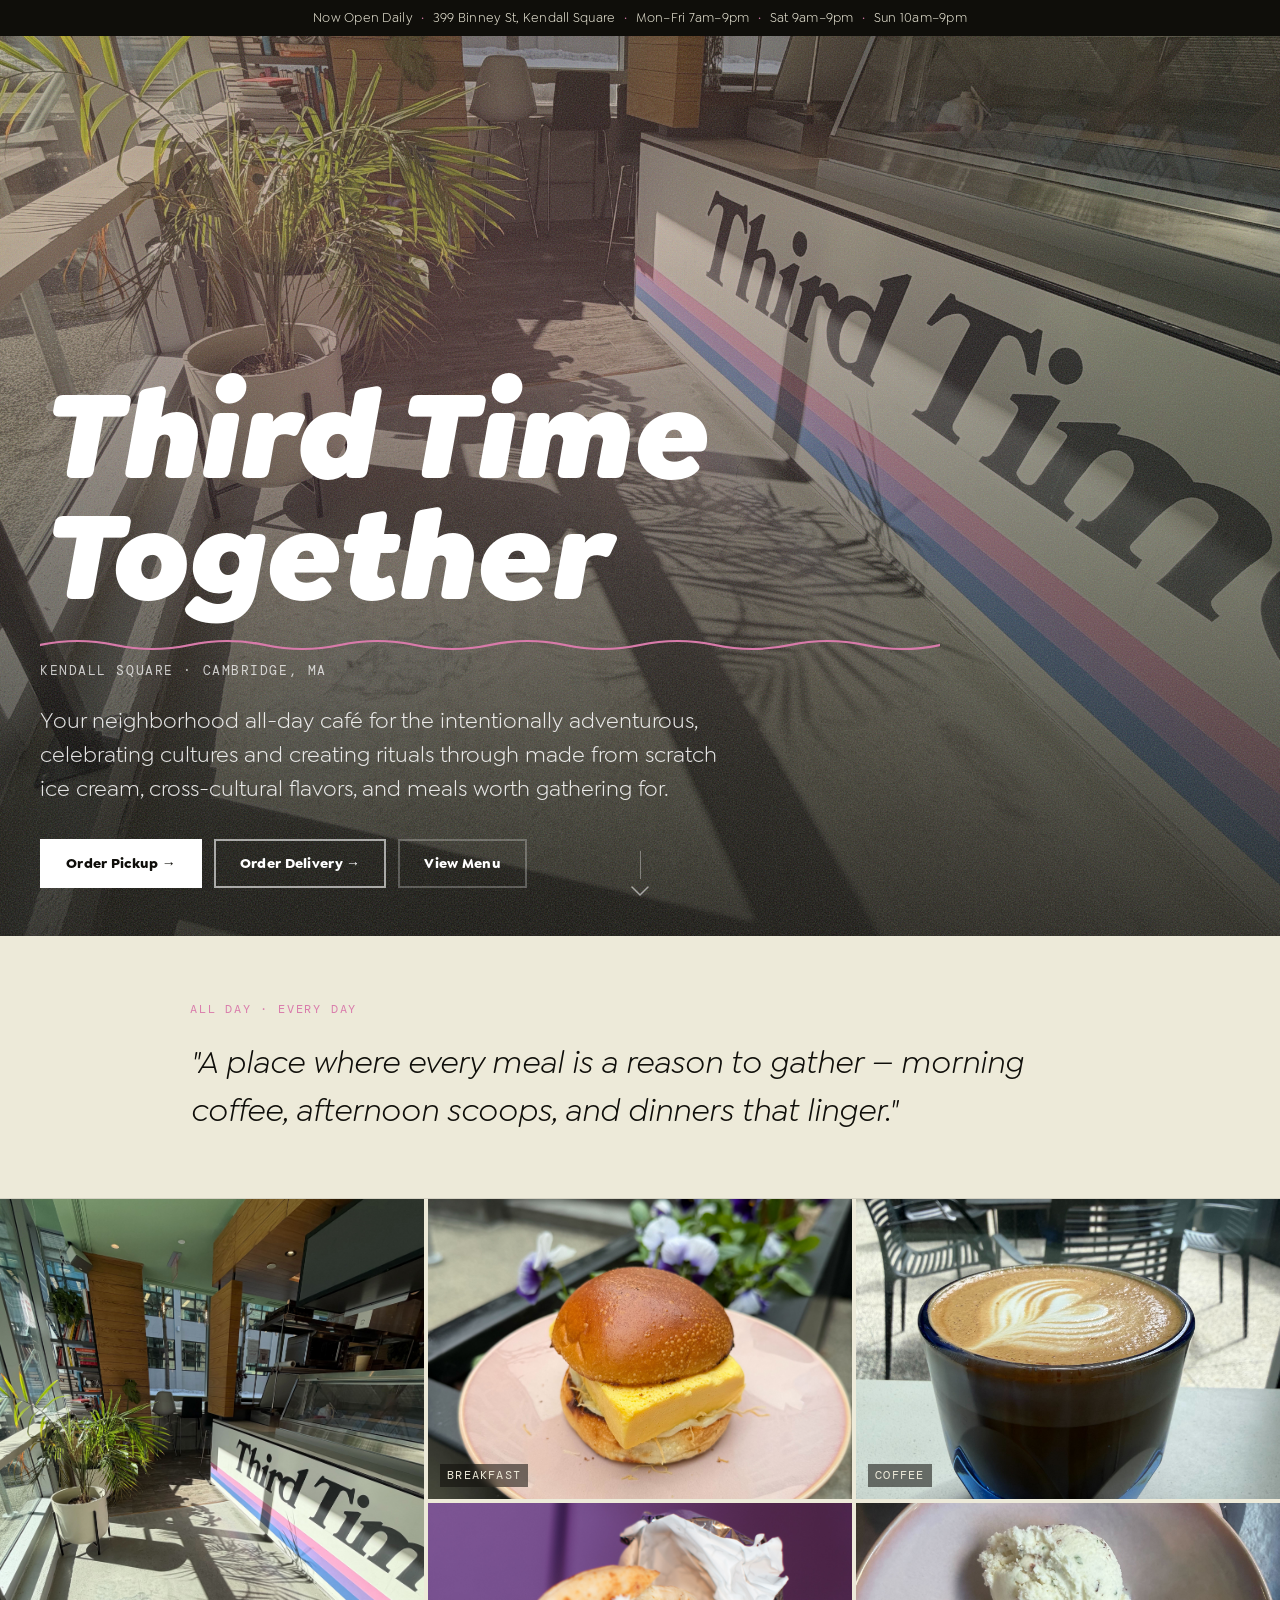
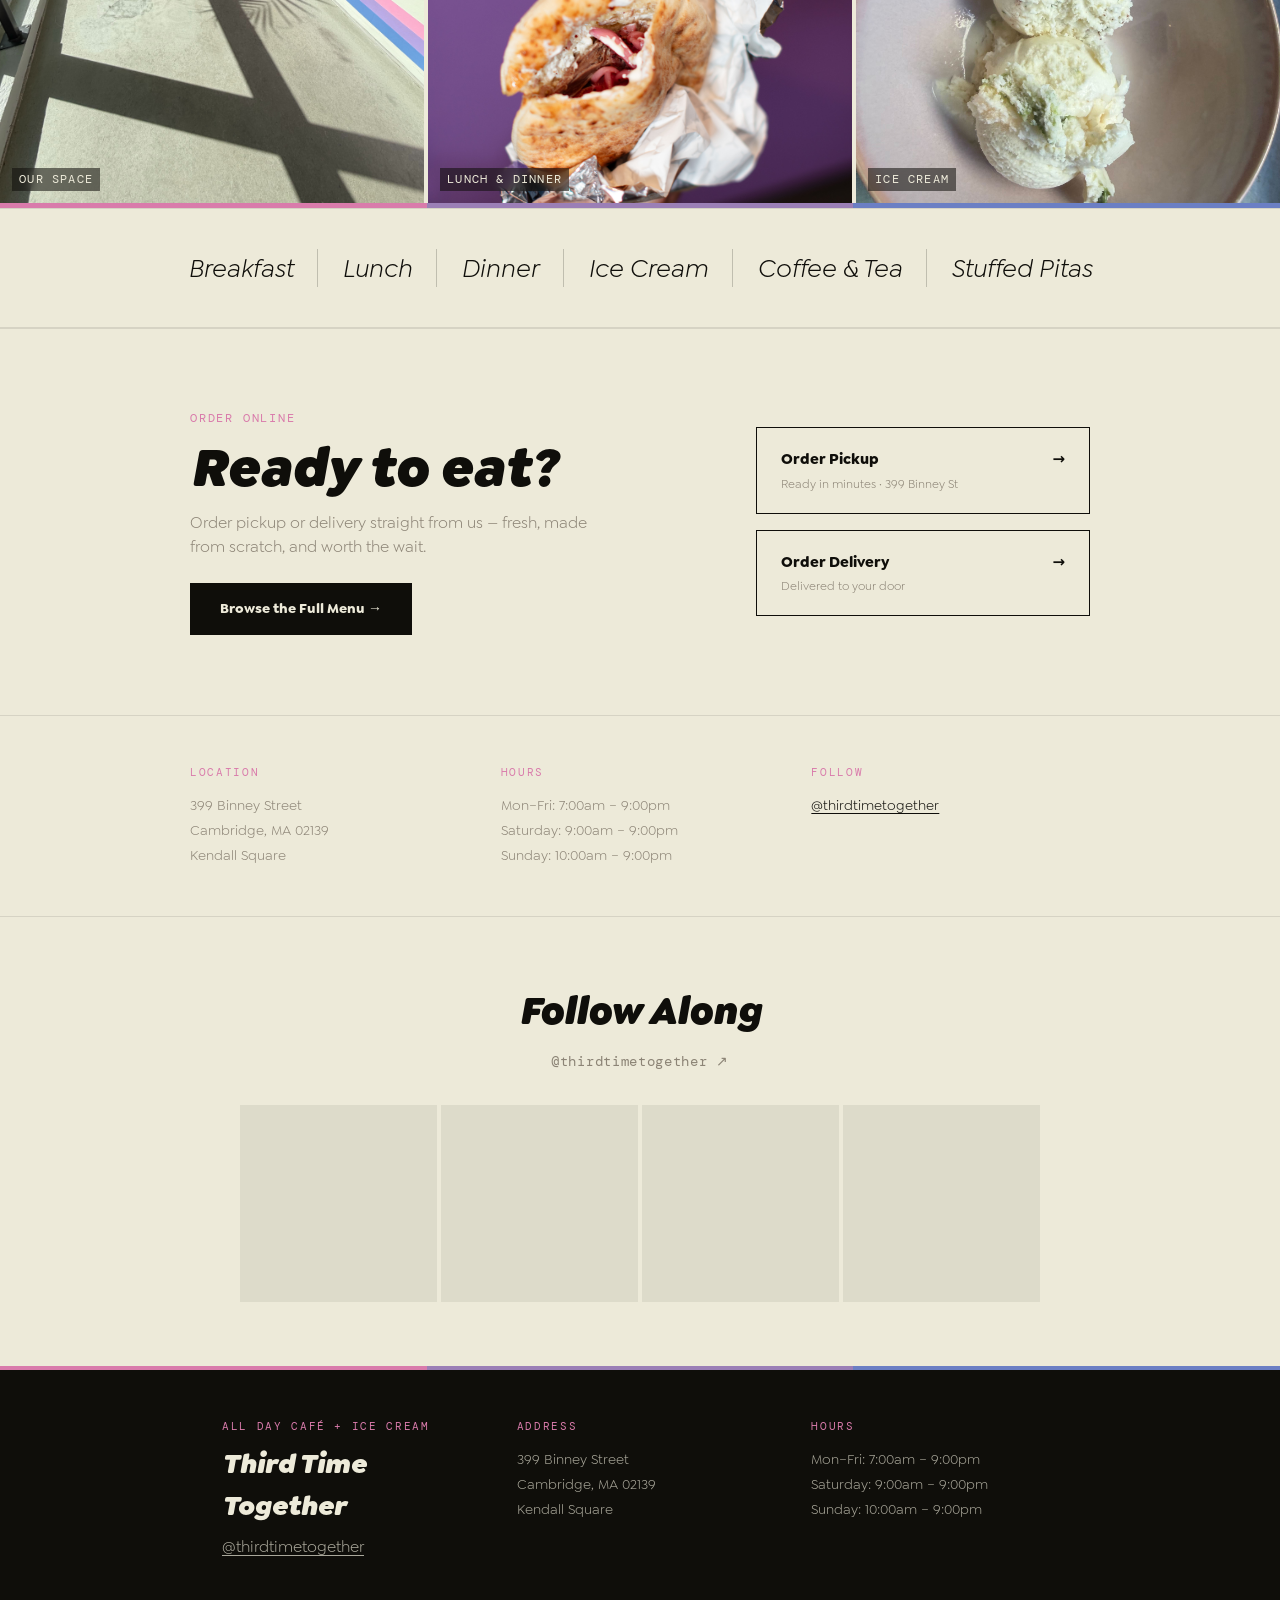
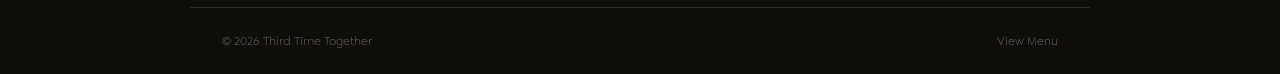
==== commit e4983445: "Hero: full-width wave under title, animated scroll hint" ====
--- a/index.html
+++ b/index.html
@@ -31,8 +31,8 @@
     <div class="hero-gradient" aria-hidden="true"></div>
     <div class="hero-content">
       <h1 class="hero-title">Third Time Together</h1>
-      <svg class="hero-wave" viewBox="0 0 300 18" preserveAspectRatio="none" xmlns="http://www.w3.org/2000/svg" aria-hidden="true">
-        <path d="M0,9 Q25,0 50,9 T100,9 T150,9 T200,9 T250,9 T300,9" fill="none" stroke="#D97BAB" stroke-width="2.5" stroke-linecap="round"/>
+      <svg class="hero-wave" viewBox="0 0 600 18" preserveAspectRatio="none" xmlns="http://www.w3.org/2000/svg" aria-hidden="true">
+        <path d="M0,9 Q25,0 50,9 T100,9 T150,9 T200,9 T250,9 T300,9 T350,9 T400,9 T450,9 T500,9 T550,9 T600,9" fill="none" stroke="#D97BAB" stroke-width="2.5" stroke-linecap="round"/>
       </svg>
       <p class="hero-eyebrow">Kendall Square · Cambridge, MA</p>
       <p class="hero-tagline">Your neighborhood all-day café for the intentionally adventurous, celebrating cultures and creating rituals through made from scratch ice cream, cross-cultural flavors, and meals worth gathering for.</p>
@@ -42,6 +42,14 @@
         <a href="#" class="btn btn-outline">Order Delivery →</a>
         <a href="menu.html" class="btn btn-ghost">View Menu</a>
       </div>
+    </div>
+
+    <!-- Scroll hint -->
+    <div class="hero-scroll" aria-label="Scroll to see more">
+      <span class="hero-scroll-line"></span>
+      <svg width="18" height="10" viewBox="0 0 18 10" fill="none" xmlns="http://www.w3.org/2000/svg" aria-hidden="true">
+        <path d="M1 1L9 9L17 1" stroke="rgba(255,255,255,0.55)" stroke-width="1.5" stroke-linecap="round" stroke-linejoin="round"/>
+      </svg>
     </div>
   </section>
 
--- a/css/styles.css
+++ b/css/styles.css
@@ -114,21 +114,35 @@
 .hero-bg {
   position: absolute;
   inset: 0;
-  background-image: url('../images/hero.png');
+  background-image: url('../images/interior.jpg');
   background-size: cover;
-  background-position: center;
-  filter: brightness(0.72);
+  background-position: center 65%;
+  filter: brightness(0.72) saturate(1.15) sepia(0.18);
+}
+
+/* film grain overlay */
+.hero::after {
+  content: '';
+  position: absolute;
+  inset: 0;
+  background-image: url("data:image/svg+xml,%3Csvg xmlns='http://www.w3.org/2000/svg' width='250' height='250'%3E%3Cfilter id='g'%3E%3CfeTurbulence type='fractalNoise' baseFrequency='0.72' numOctaves='4' stitchTiles='stitch'/%3E%3C/filter%3E%3Crect width='100%25' height='100%25' filter='url(%23g)'/%3E%3C/svg%3E");
+  opacity: 0.22;
+  pointer-events: none;
+  z-index: 1;
 }
 
 .hero-gradient {
   position: absolute;
   inset: 0;
-  background: linear-gradient(to bottom, transparent 25%, rgba(15,14,10,0.88) 100%);
+  background:
+    linear-gradient(to bottom, transparent 20%, rgba(15,14,10,0.82) 100%),
+    radial-gradient(ellipse at 30% 35%, rgba(217,123,171,0.22) 0%, transparent 60%),
+    linear-gradient(160deg, rgba(210,155,80,0.18) 0%, transparent 55%);
 }
 
 .hero-content {
   position: relative;
-  z-index: 1;
+  z-index: 2;
   padding: 3rem 2.5rem;
   max-width: 1100px;
   width: 100%;
@@ -156,9 +170,35 @@
 
 .hero-wave {
   display: block;
-  width: 200px;
-  height: 14px;
+  width: 100%;
+  max-width: 900px;
+  height: 16px;
   margin: 0.5rem 0 0;
+}
+
+.hero-scroll {
+  position: absolute;
+  bottom: 2.5rem;
+  left: 50%;
+  transform: translateX(-50%);
+  display: flex;
+  flex-direction: column;
+  align-items: center;
+  gap: 0.4rem;
+  z-index: 2;
+  animation: scrollBounce 2.4s ease-in-out infinite;
+}
+
+.hero-scroll-line {
+  display: block;
+  width: 1px;
+  height: 28px;
+  background: rgba(255,255,255,0.35);
+}
+
+@keyframes scrollBounce {
+  0%, 100% { transform: translateX(-50%) translateY(0); opacity: 0.6; }
+  50%       { transform: translateX(-50%) translateY(7px); opacity: 1; }
 }
 
 .hero-tagline {
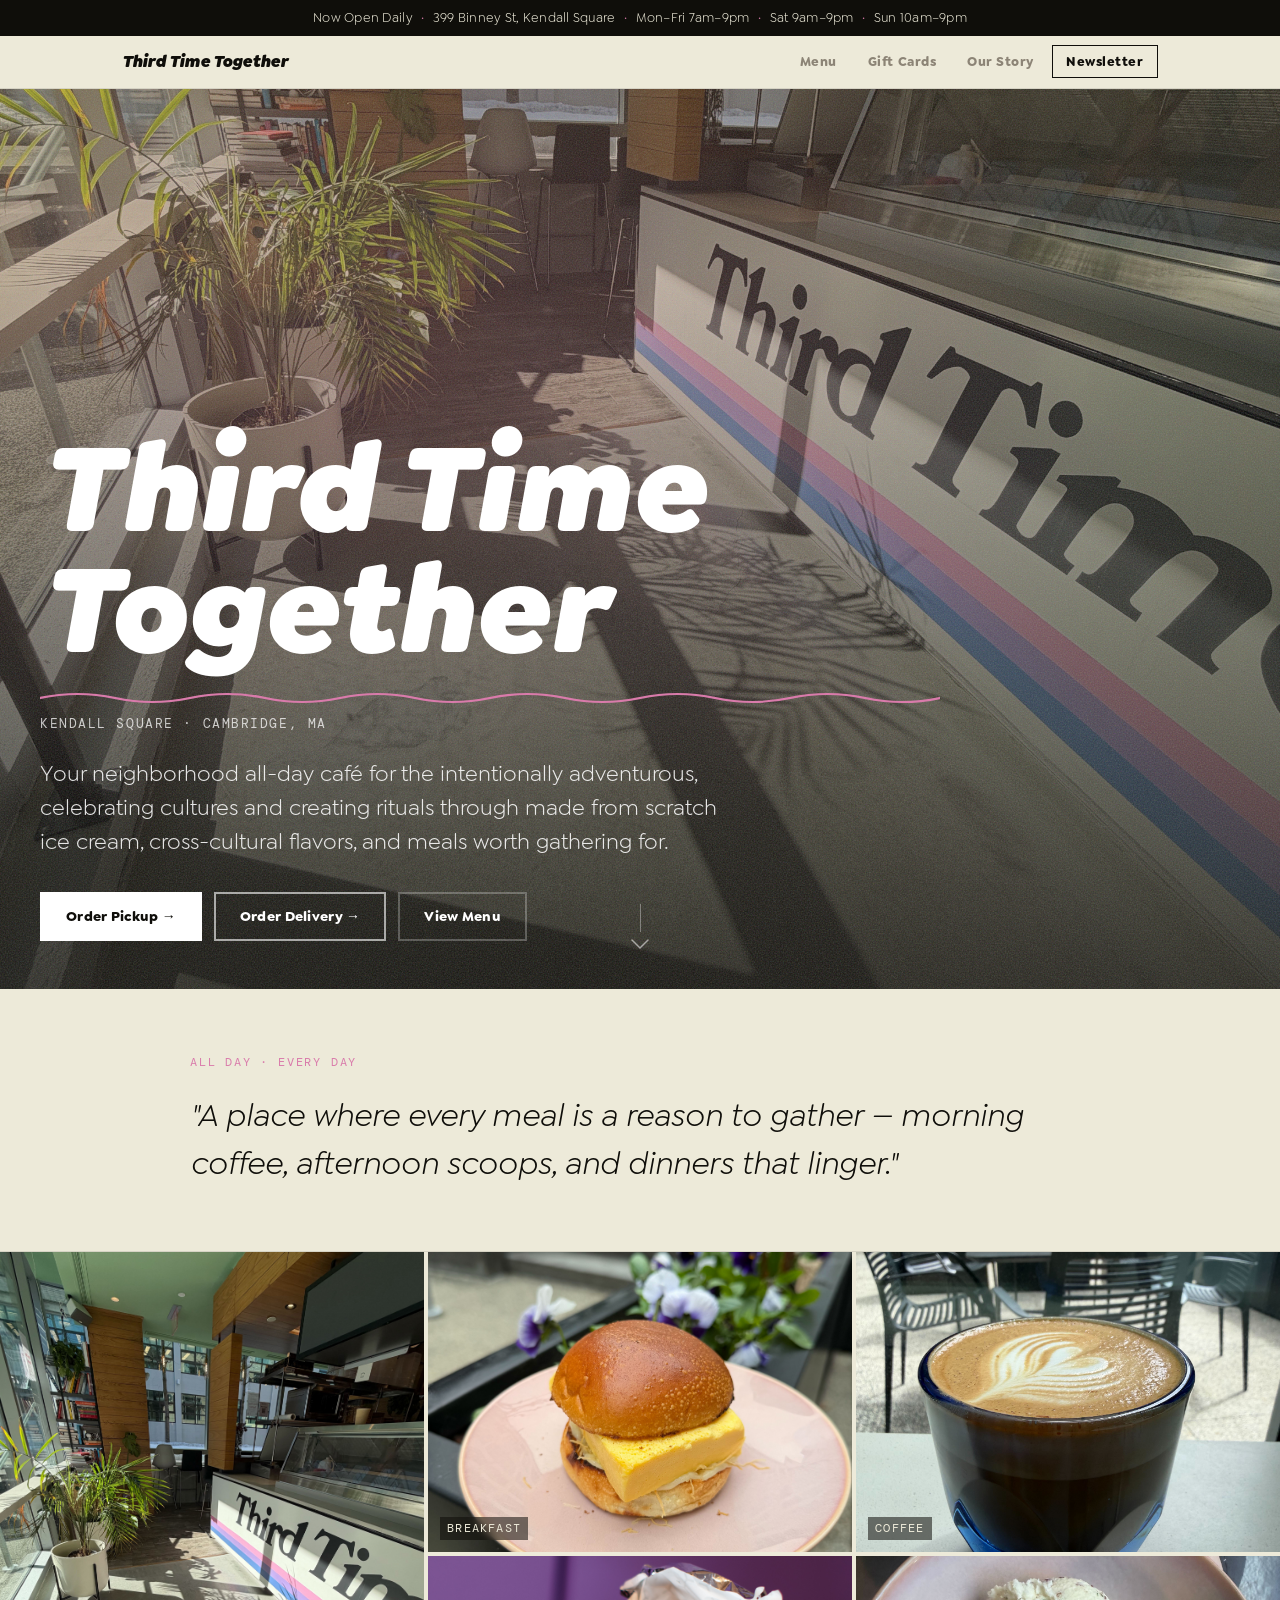
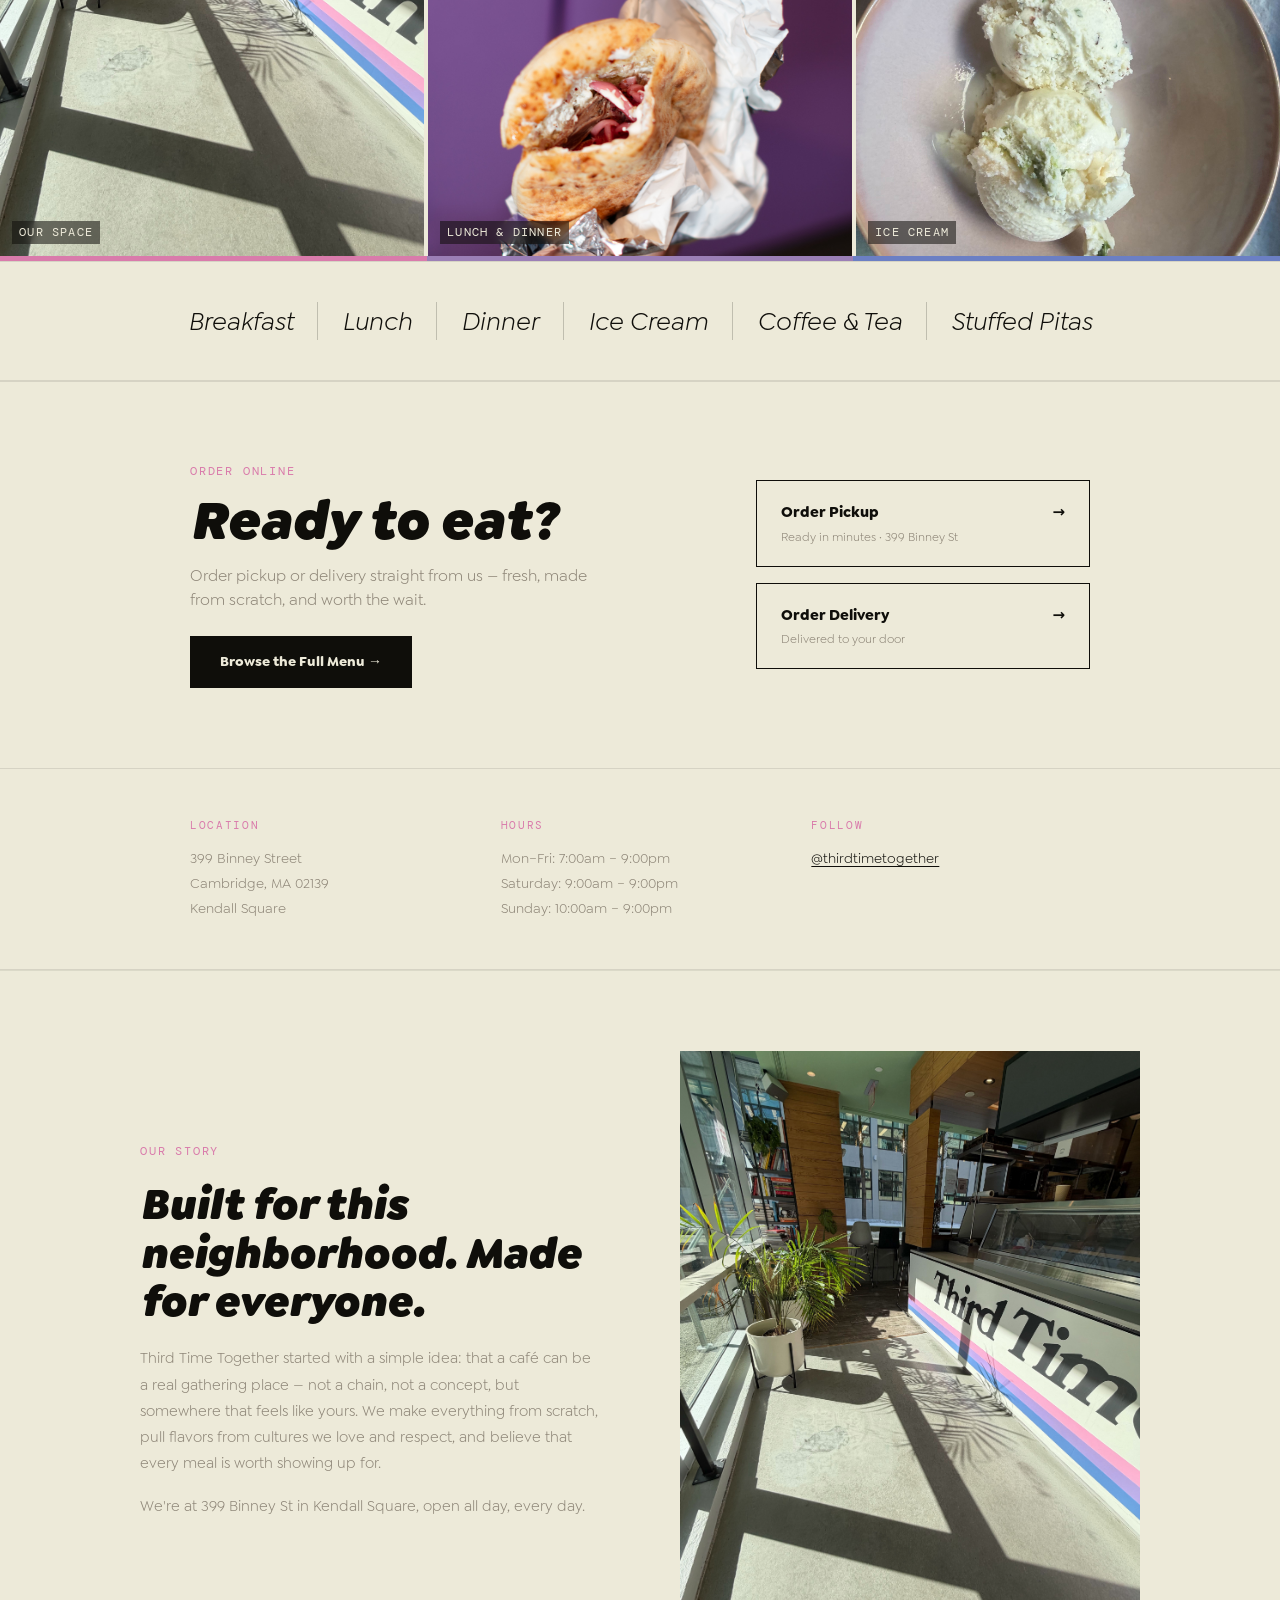
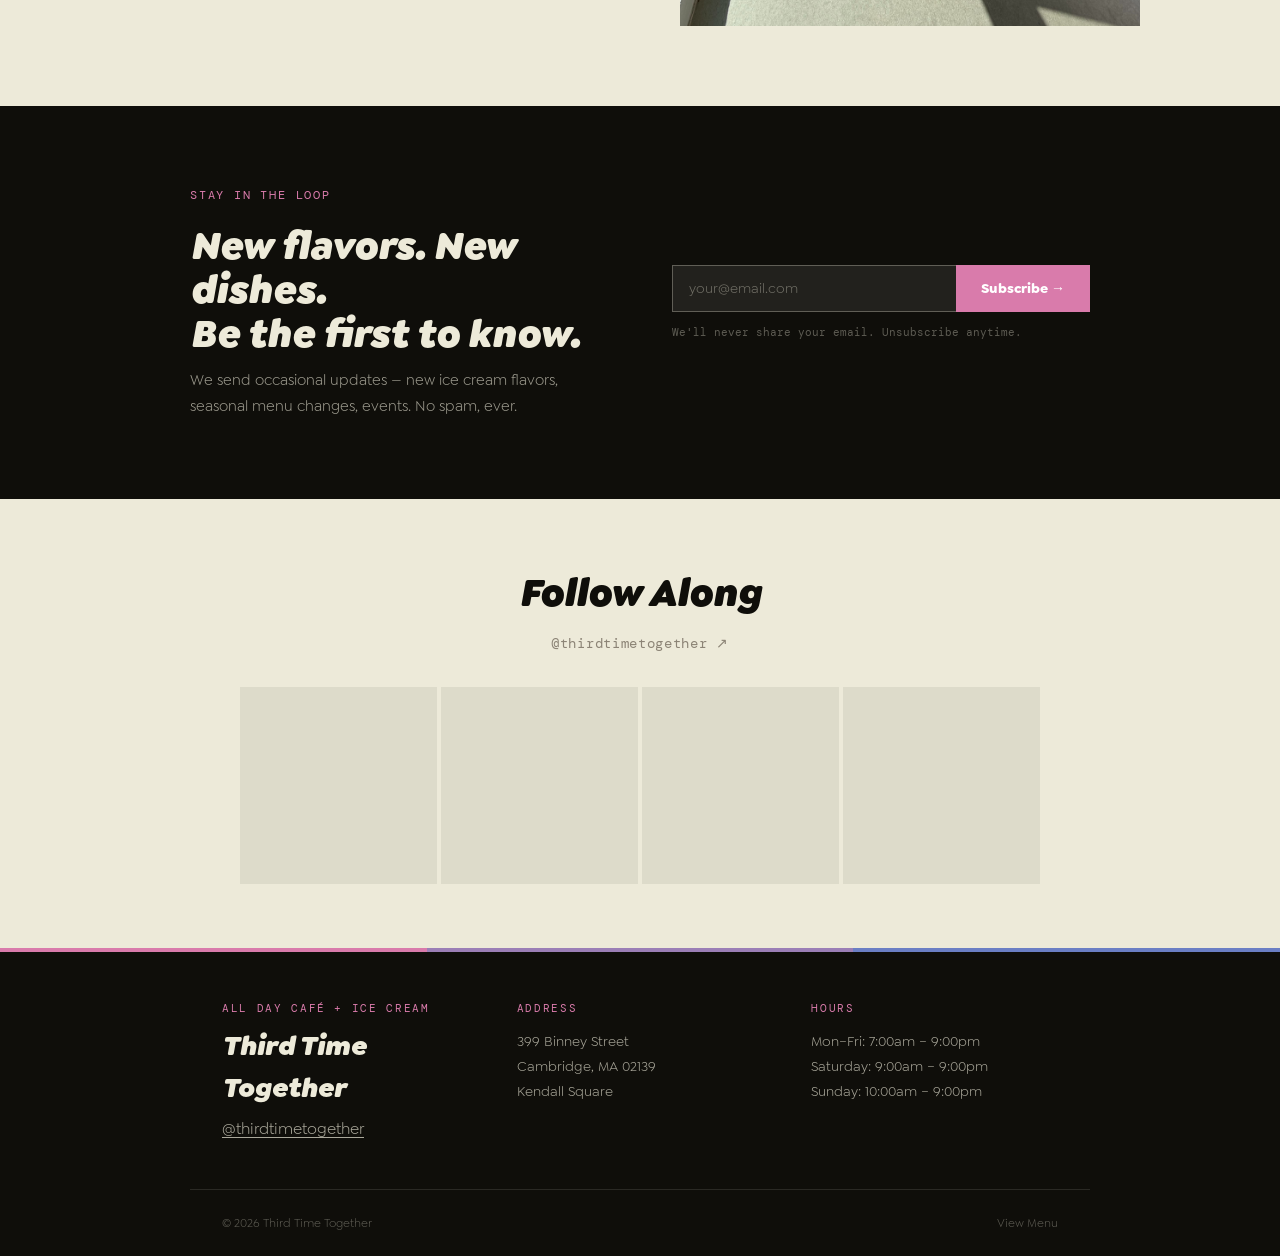
==== commit b4f0f083: "Add sticky nav, Our Story section, newsletter signup" ====
--- a/index.html
+++ b/index.html
@@ -24,6 +24,19 @@
     <span class="dot">·</span>
     Sun 10am–9pm
   </div>
+
+  <!-- Nav Bar -->
+  <nav class="site-nav" aria-label="Main navigation">
+    <div class="site-nav-inner">
+      <a href="index.html" class="nav-brand">Third Time Together</a>
+      <div class="nav-links">
+        <a href="menu.html" class="nav-link">Menu</a>
+        <a href="#" class="nav-link">Gift Cards</a>
+        <a href="#our-story" class="nav-link">Our Story</a>
+        <a href="#newsletter" class="nav-link nav-link--highlight">Newsletter</a>
+      </div>
+    </div>
+  </nav>
 
   <!-- Hero -->
   <section class="hero">
@@ -156,6 +169,39 @@
     </div>
   </section>
 
+  <!-- Our Story -->
+  <section class="our-story" id="our-story">
+    <div class="our-story-inner">
+      <div class="our-story-text">
+        <span class="section-label">Our Story</span>
+        <h2 class="our-story-heading">Built for this neighborhood. Made for everyone.</h2>
+        <p>Third Time Together started with a simple idea: that a café can be a real gathering place — not a chain, not a concept, but somewhere that feels like yours. We make everything from scratch, pull flavors from cultures we love and respect, and believe that every meal is worth showing up for.</p>
+        <p>We're at 399 Binney St in Kendall Square, open all day, every day.</p>
+      </div>
+      <div class="our-story-image">
+        <img src="images/interior.jpg" alt="Inside Third Time Together — the counter, the plants, the light" loading="lazy">
+      </div>
+    </div>
+  </section>
+
+  <!-- Newsletter -->
+  <section class="newsletter-section" id="newsletter">
+    <div class="newsletter-inner">
+      <div class="newsletter-text">
+        <span class="section-label" style="color: var(--pink);">Stay in the loop</span>
+        <h2 class="newsletter-heading">New flavors. New dishes.<br>Be the first to know.</h2>
+        <p class="newsletter-body">We send occasional updates — new ice cream flavors, seasonal menu changes, events. No spam, ever.</p>
+      </div>
+      <form class="newsletter-form" action="#" method="post">
+        <div class="newsletter-fields">
+          <input type="email" name="email" placeholder="your@email.com" required class="newsletter-input" aria-label="Email address">
+          <button type="submit" class="newsletter-btn">Subscribe →</button>
+        </div>
+        <p class="newsletter-fine">We'll never share your email. Unsubscribe anytime.</p>
+      </form>
+    </div>
+  </section>
+
   <!-- Instagram Section -->
   <!-- Replace placeholder tiles with Squarespace Instagram block when embedding -->
   <section class="instagram-section">
--- a/css/styles.css
+++ b/css/styles.css
@@ -98,6 +98,75 @@
 .announcement-bar a { color: inherit; }
 .announcement-bar a:hover { color: var(--pink); }
 .dot { color: var(--pink); margin: 0 0.4em; }
+
+/* =====================
+   SITE NAV
+===================== */
+.site-nav {
+  background: var(--cream);
+  border-bottom: 1px solid rgba(15,14,10,0.1);
+  position: sticky;
+  top: 0;
+  z-index: 100;
+}
+
+.site-nav-inner {
+  max-width: 1100px;
+  margin: 0 auto;
+  padding: 0 2rem;
+  height: 52px;
+  display: flex;
+  align-items: center;
+  justify-content: space-between;
+}
+
+.nav-brand {
+  font-family: 'Goldplay', serif;
+  font-weight: 900;
+  font-style: italic;
+  font-size: clamp(14px, 1.8vw, 17px);
+  color: var(--black);
+  white-space: nowrap;
+}
+
+.nav-brand:hover { color: var(--pink); }
+
+.nav-links {
+  display: flex;
+  align-items: center;
+  gap: 0.25rem;
+}
+
+.nav-link {
+  font-family: 'Goldplay', sans-serif;
+  font-size: clamp(12px, 1.4vw, 13px);
+  font-weight: 700;
+  letter-spacing: 0.04em;
+  color: var(--warm-gray);
+  padding: 0.4rem 0.85rem;
+  transition: color 0.15s;
+  white-space: nowrap;
+}
+
+.nav-link:hover { color: var(--black); }
+
+.nav-link--highlight {
+  color: var(--black);
+  border: 1.5px solid var(--black);
+  padding: 0.35rem 0.85rem;
+}
+
+.nav-link--highlight:hover {
+  background: var(--black);
+  color: var(--cream);
+}
+
+@media (max-width: 600px) {
+  .nav-brand { display: none; }
+  .site-nav-inner { justify-content: center; }
+  .nav-links { gap: 0; }
+  .nav-link { padding: 0.4rem 0.6rem; }
+}
 
 /* =====================
    HERO
@@ -599,6 +668,132 @@
   justify-content: space-between;
   flex-wrap: wrap;
   gap: 0.5rem;
+}
+
+/* =====================
+   OUR STORY
+===================== */
+.our-story {
+  background: var(--cream);
+  padding: 5rem 2rem;
+  border-top: 1px solid rgba(15,14,10,0.08);
+}
+
+.our-story-inner {
+  max-width: 1000px;
+  margin: 0 auto;
+  display: grid;
+  grid-template-columns: 1fr 1fr;
+  gap: 5rem;
+  align-items: center;
+}
+
+.our-story-heading {
+  font-family: 'Goldplay', serif;
+  font-weight: 900;
+  font-style: italic;
+  font-size: clamp(1.75rem, 4vw, 2.75rem);
+  line-height: 1.1;
+  margin-bottom: 1.25rem;
+}
+
+.our-story-text p {
+  color: var(--warm-gray);
+  font-size: clamp(13px, 1.6vw, 15px);
+  line-height: 1.75;
+  margin-bottom: 1rem;
+}
+
+.our-story-image img {
+  width: 100%;
+  aspect-ratio: 4/5;
+  object-fit: cover;
+  object-position: center 65%;
+}
+
+/* =====================
+   NEWSLETTER
+===================== */
+.newsletter-section {
+  background: var(--black);
+  color: var(--cream);
+  padding: 5rem 2rem;
+}
+
+.newsletter-inner {
+  max-width: 900px;
+  margin: 0 auto;
+  display: grid;
+  grid-template-columns: 1fr 1fr;
+  gap: 4rem;
+  align-items: center;
+}
+
+.newsletter-heading {
+  font-family: 'Goldplay', serif;
+  font-weight: 900;
+  font-style: italic;
+  font-size: clamp(1.5rem, 3.5vw, 2.5rem);
+  line-height: 1.1;
+  margin-bottom: 0.75rem;
+}
+
+.newsletter-body {
+  color: rgba(237,234,217,0.65);
+  font-size: clamp(13px, 1.5vw, 15px);
+  line-height: 1.7;
+}
+
+.newsletter-fields {
+  display: flex;
+  gap: 0;
+  margin-bottom: 0.75rem;
+}
+
+.newsletter-input {
+  flex: 1;
+  padding: 0.85rem 1rem;
+  font-family: 'Goldplay', sans-serif;
+  font-size: clamp(13px, 1.5vw, 14px);
+  background: rgba(255,255,255,0.08);
+  border: 1.5px solid rgba(237,234,217,0.3);
+  border-right: none;
+  color: var(--cream);
+  outline: none;
+  min-height: 44px;
+}
+
+.newsletter-input::placeholder { color: rgba(237,234,217,0.4); }
+.newsletter-input:focus { border-color: var(--pink); }
+
+.newsletter-btn {
+  padding: 0.85rem 1.5rem;
+  font-family: 'Goldplay', sans-serif;
+  font-weight: 700;
+  font-size: clamp(12px, 1.4vw, 14px);
+  background: var(--pink);
+  color: #fff;
+  border: 1.5px solid var(--pink);
+  cursor: pointer;
+  white-space: nowrap;
+  transition: all 0.2s;
+  min-height: 44px;
+}
+
+.newsletter-btn:hover { background: #c46a99; border-color: #c46a99; }
+
+.newsletter-fine {
+  font-size: clamp(10px, 1.2vw, 11px);
+  color: rgba(237,234,217,0.35);
+  font-family: 'DM Mono', monospace;
+}
+
+@media (max-width: 768px) {
+  .our-story-inner   { grid-template-columns: 1fr; gap: 2rem; }
+  .newsletter-inner  { grid-template-columns: 1fr; gap: 2.5rem; }
+  .newsletter-fields { flex-direction: column; }
+  .newsletter-input  { border-right: 1.5px solid rgba(237,234,217,0.3); border-bottom: none; }
+  .newsletter-btn    { width: 100%; }
 }
 
 /* =====================
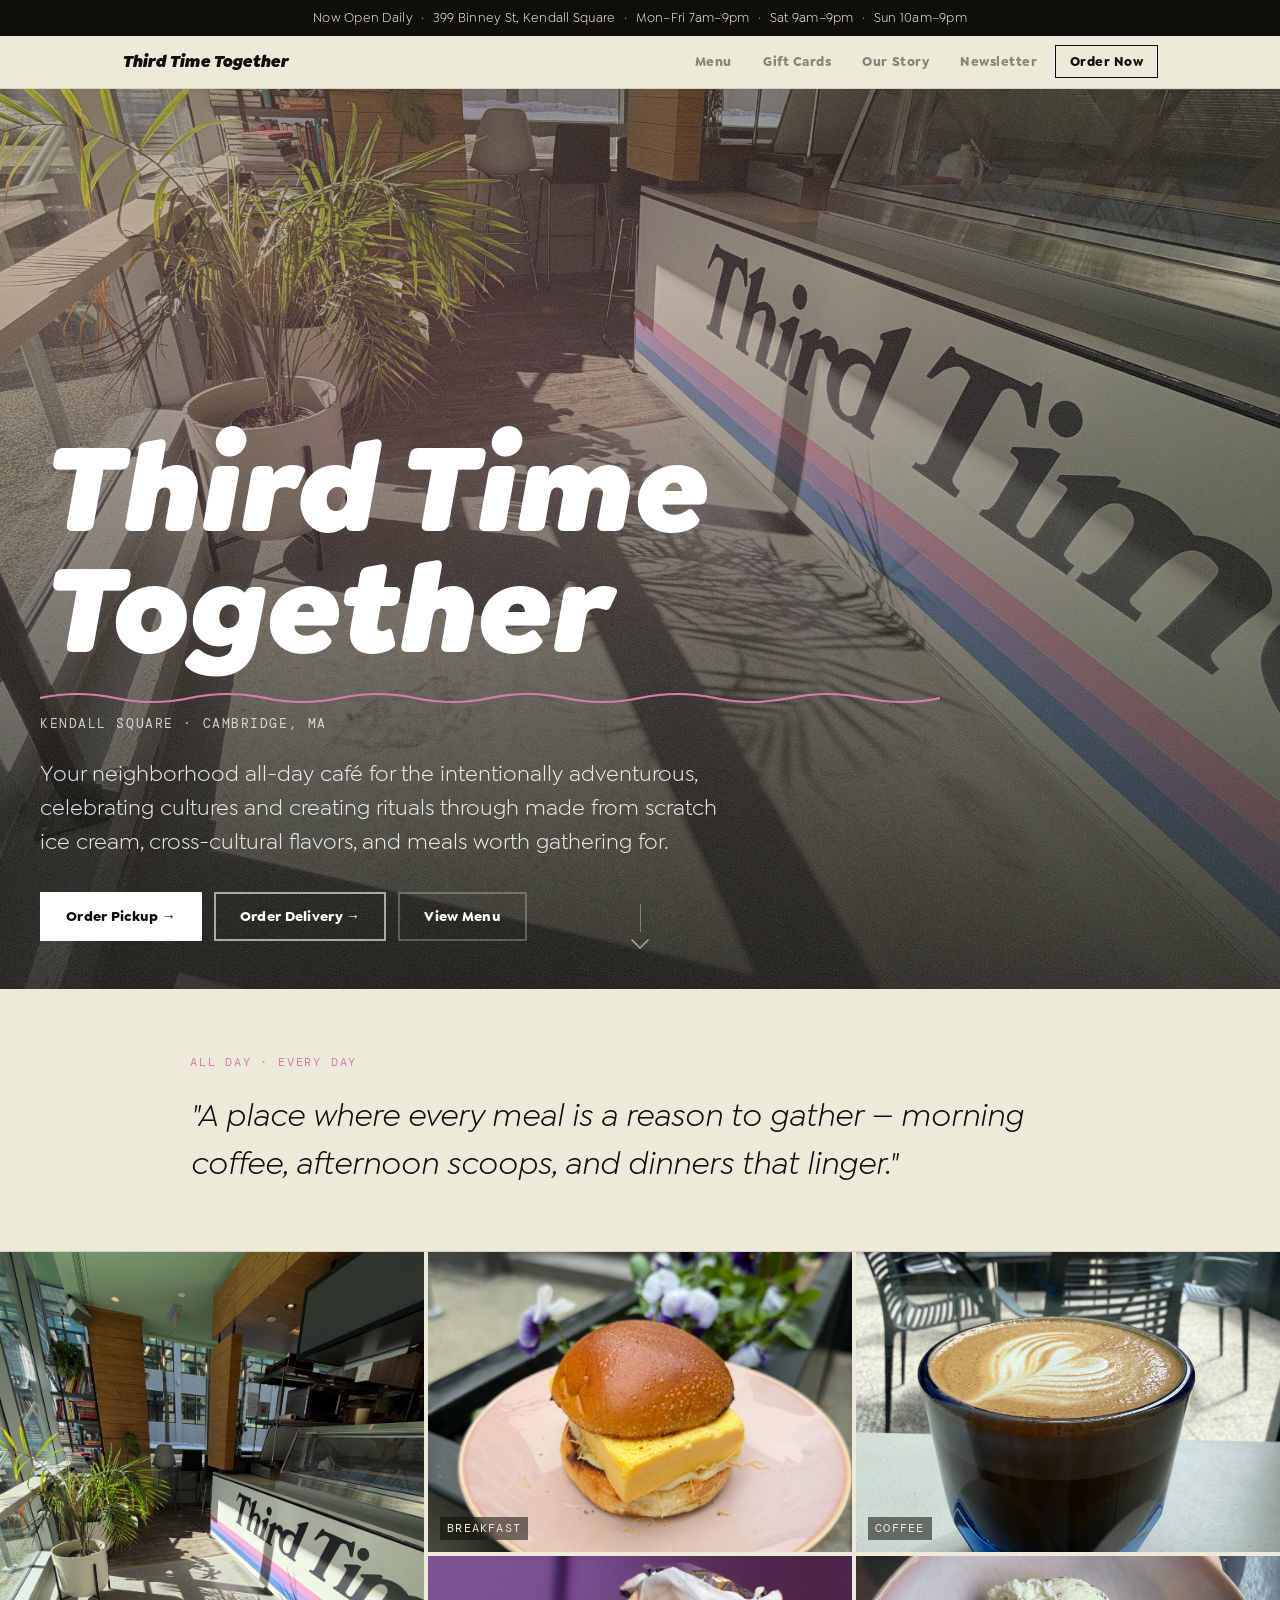
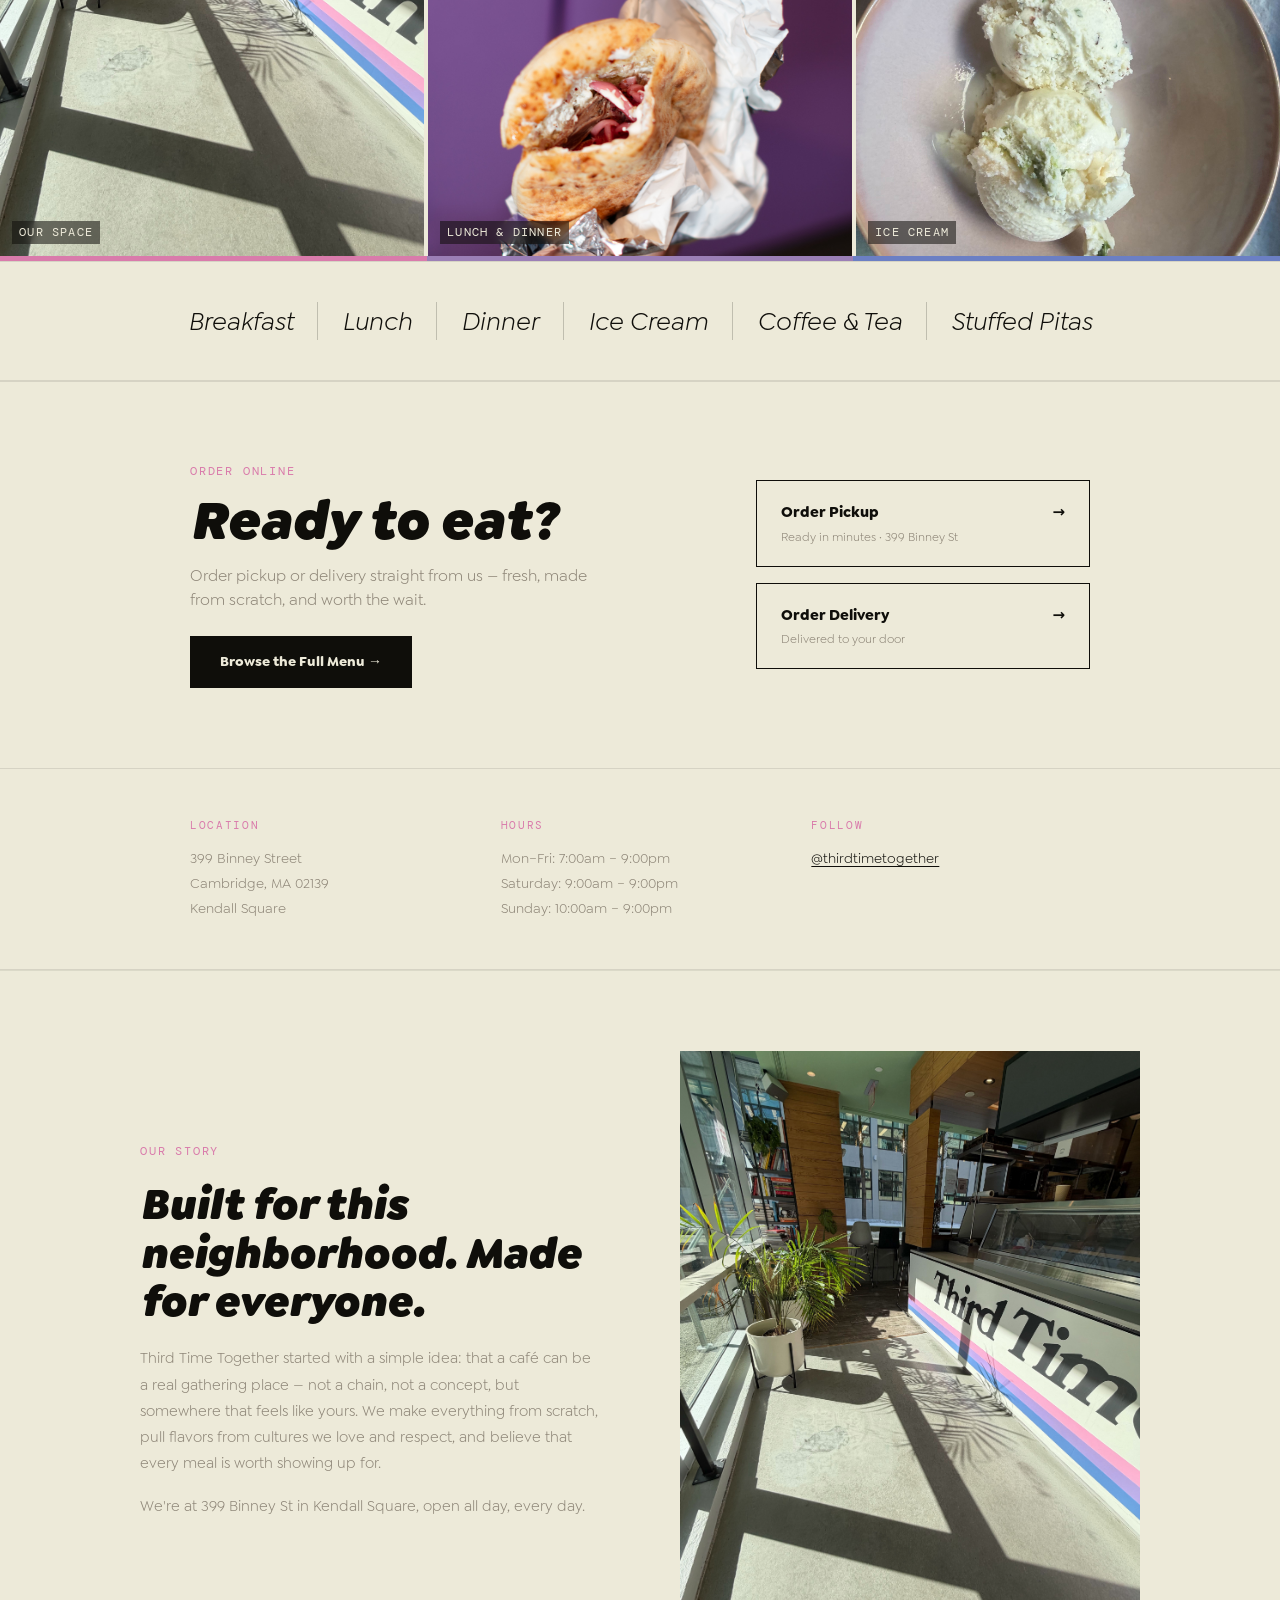
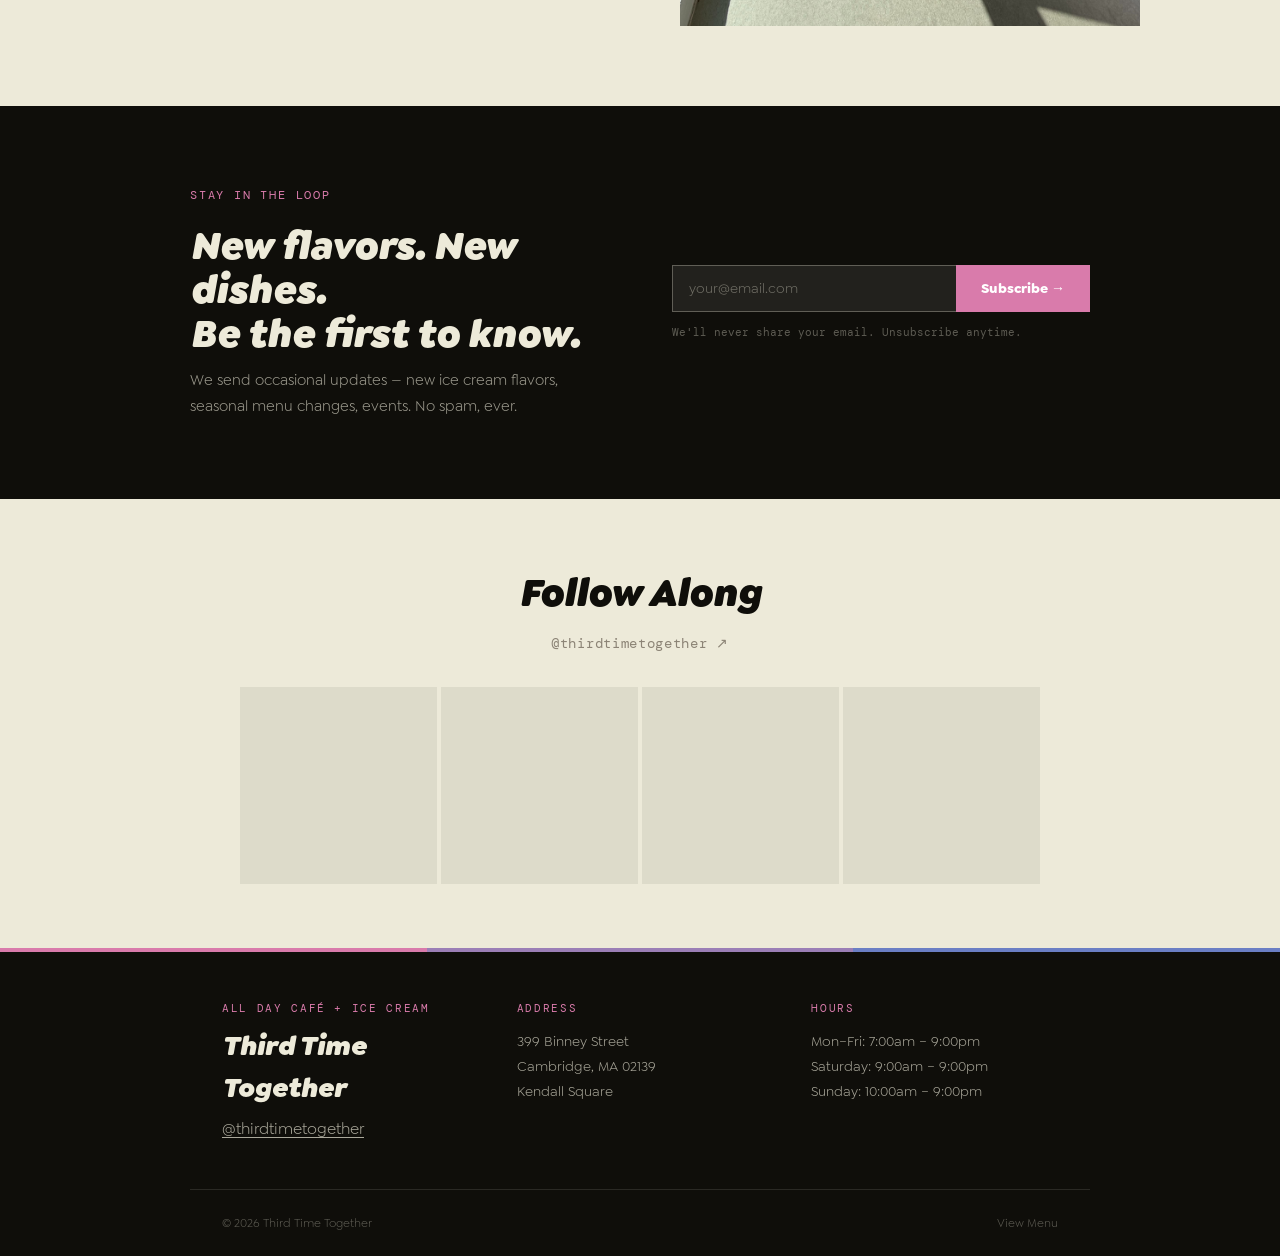
==== commit 5dc1dfef: "Add Order Now to nav bar" ====
--- a/index.html
+++ b/index.html
@@ -33,7 +33,8 @@
         <a href="menu.html" class="nav-link">Menu</a>
         <a href="#" class="nav-link">Gift Cards</a>
         <a href="#our-story" class="nav-link">Our Story</a>
-        <a href="#newsletter" class="nav-link nav-link--highlight">Newsletter</a>
+        <a href="#newsletter" class="nav-link">Newsletter</a>
+        <a href="#" class="nav-link nav-link--highlight">Order Now</a>
       </div>
     </div>
   </nav>
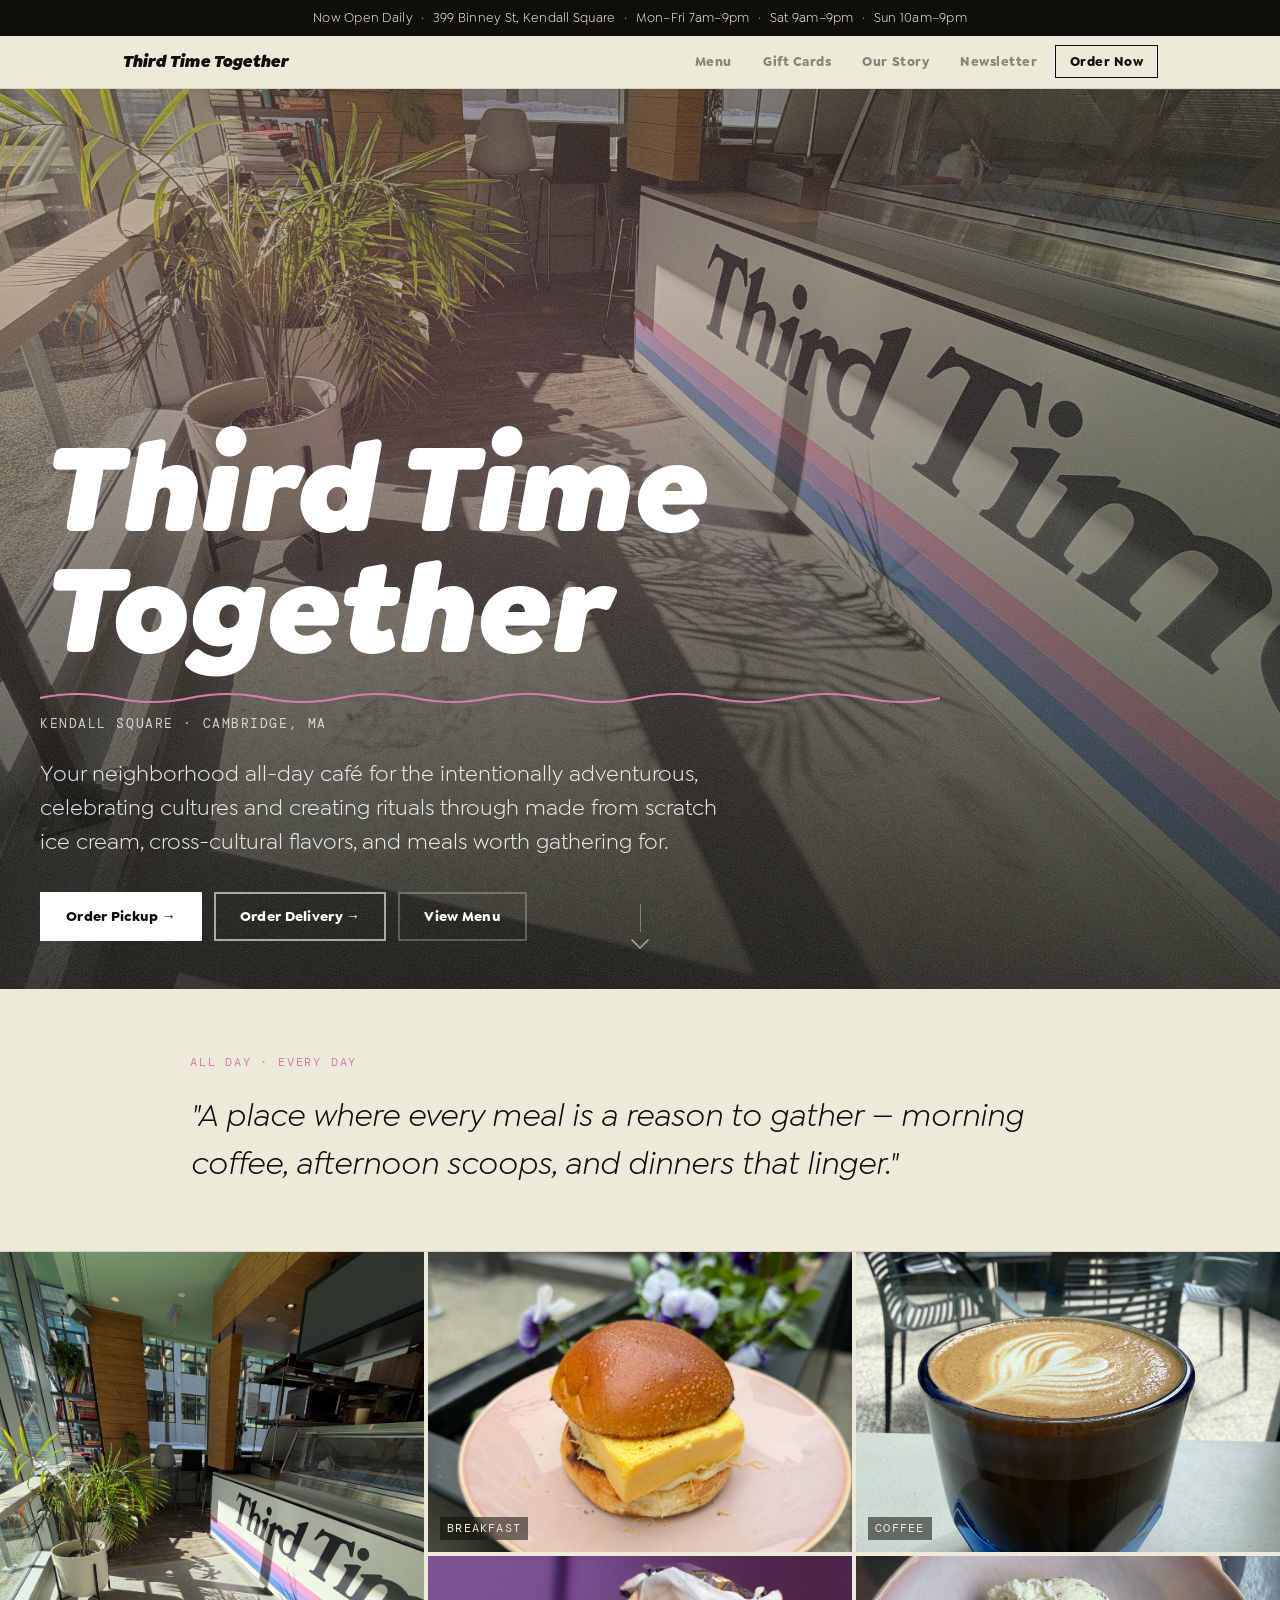
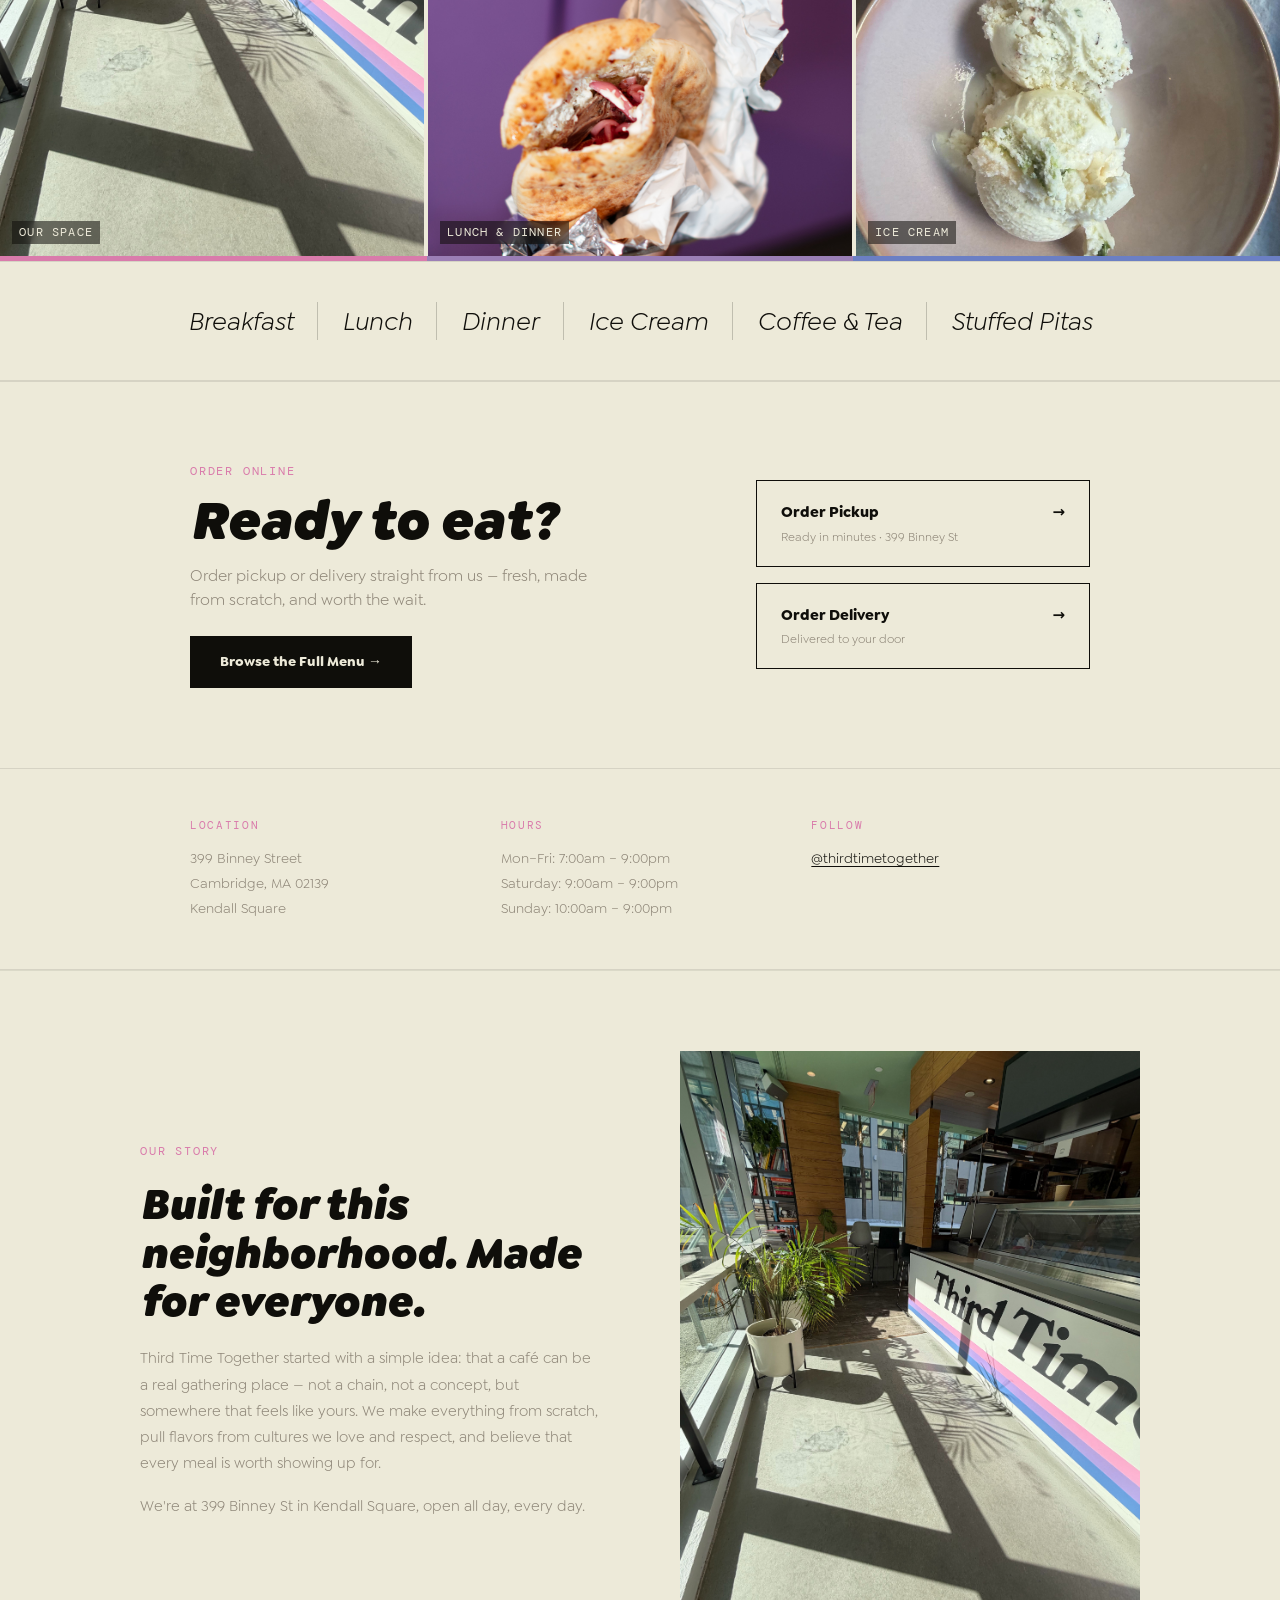
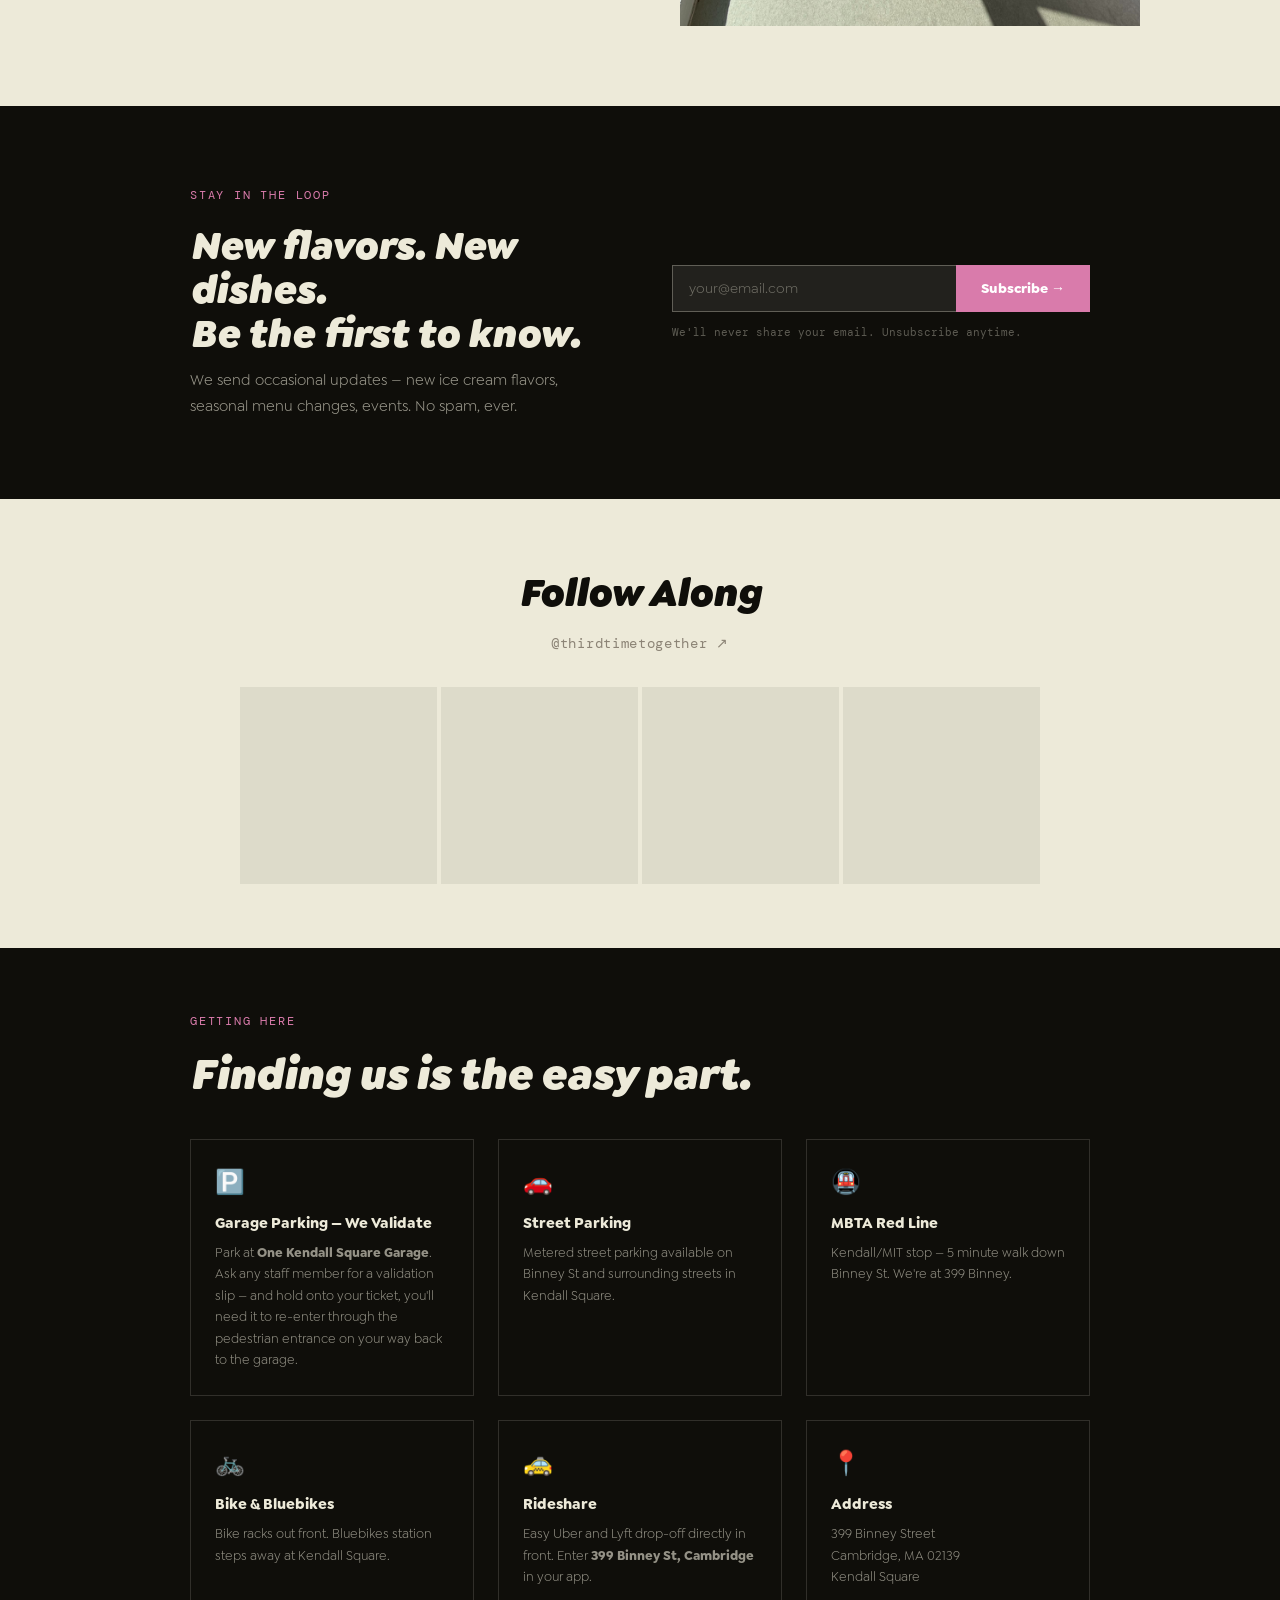
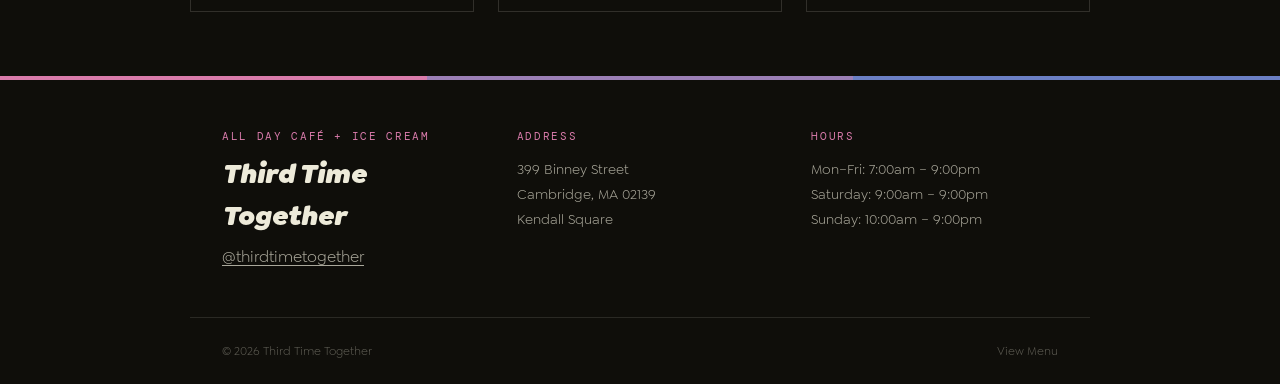
==== commit db91b779: "Add parking section before footer" ====
--- a/index.html
+++ b/index.html
@@ -218,6 +218,46 @@
     </div>
   </section>
 
+  <!-- Parking / Getting Here -->
+  <section class="parking-section" id="parking">
+    <div class="parking-inner">
+      <span class="section-label" style="color: var(--pink);">Getting Here</span>
+      <h2 class="parking-heading">Finding us is the easy part.</h2>
+      <div class="parking-grid">
+        <div class="parking-card">
+          <span class="parking-icon">🅿️</span>
+          <div class="parking-card-title">Garage Parking — We Validate</div>
+          <p class="parking-card-body">Park at <strong>One Kendall Square Garage</strong>. Ask any staff member for a validation slip — and hold onto your ticket, you'll need it to re-enter through the pedestrian entrance on your way back to the garage.</p>
+        </div>
+        <div class="parking-card">
+          <span class="parking-icon">🚗</span>
+          <div class="parking-card-title">Street Parking</div>
+          <p class="parking-card-body">Metered street parking available on Binney St and surrounding streets in Kendall Square.</p>
+        </div>
+        <div class="parking-card">
+          <span class="parking-icon">🚇</span>
+          <div class="parking-card-title">MBTA Red Line</div>
+          <p class="parking-card-body">Kendall/MIT stop — 5 minute walk down Binney St. We're at 399 Binney.</p>
+        </div>
+        <div class="parking-card">
+          <span class="parking-icon">🚲</span>
+          <div class="parking-card-title">Bike & Bluebikes</div>
+          <p class="parking-card-body">Bike racks out front. Bluebikes station steps away at Kendall Square.</p>
+        </div>
+        <div class="parking-card">
+          <span class="parking-icon">🚕</span>
+          <div class="parking-card-title">Rideshare</div>
+          <p class="parking-card-body">Easy Uber and Lyft drop-off directly in front. Enter <strong>399 Binney St, Cambridge</strong> in your app.</p>
+        </div>
+        <div class="parking-card">
+          <span class="parking-icon">📍</span>
+          <div class="parking-card-title">Address</div>
+          <p class="parking-card-body">399 Binney Street<br>Cambridge, MA 02139<br>Kendall Square</p>
+        </div>
+      </div>
+    </div>
+  </section>
+
   <!-- Footer -->
   <footer class="site-footer">
     <div class="footer-stripe" aria-hidden="true">
--- a/css/styles.css
+++ b/css/styles.css
@@ -591,6 +591,65 @@
   transition: background 0.2s;
 }
 .instagram-tile:hover { background: rgba(15,14,10,0.12); }
+
+/* =====================
+   PARKING
+===================== */
+.parking-section {
+  background: #0F0E0A;
+  color: var(--cream);
+  padding: 4rem 2rem;
+}
+
+.parking-inner {
+  max-width: 900px;
+  margin: 0 auto;
+}
+
+.parking-heading {
+  font-family: 'Goldplay', serif;
+  font-weight: 900;
+  font-style: italic;
+  font-size: clamp(1.75rem, 4vw, 2.75rem);
+  line-height: 1.1;
+  margin: 0 0 2.5rem;
+  color: var(--cream);
+}
+
+.parking-grid {
+  display: grid;
+  grid-template-columns: repeat(3, 1fr);
+  gap: 1.5rem;
+}
+
+.parking-card {
+  border: 1px solid rgba(237,234,217,0.15);
+  padding: 1.5rem;
+}
+
+.parking-icon {
+  font-size: 1.5rem;
+  margin-bottom: 0.75rem;
+  display: block;
+}
+
+.parking-card-title {
+  font-weight: 700;
+  font-size: clamp(13px, 1.6vw, 15px);
+  color: var(--cream);
+  margin-bottom: 0.5rem;
+}
+
+.parking-card-body {
+  font-size: clamp(12px, 1.4vw, 13px);
+  color: rgba(237,234,217,0.6);
+  line-height: 1.65;
+  margin: 0;
+}
+
+@media (max-width: 768px) {
+  .parking-grid { grid-template-columns: 1fr; }
+}
 
 /* =====================
    FOOTER
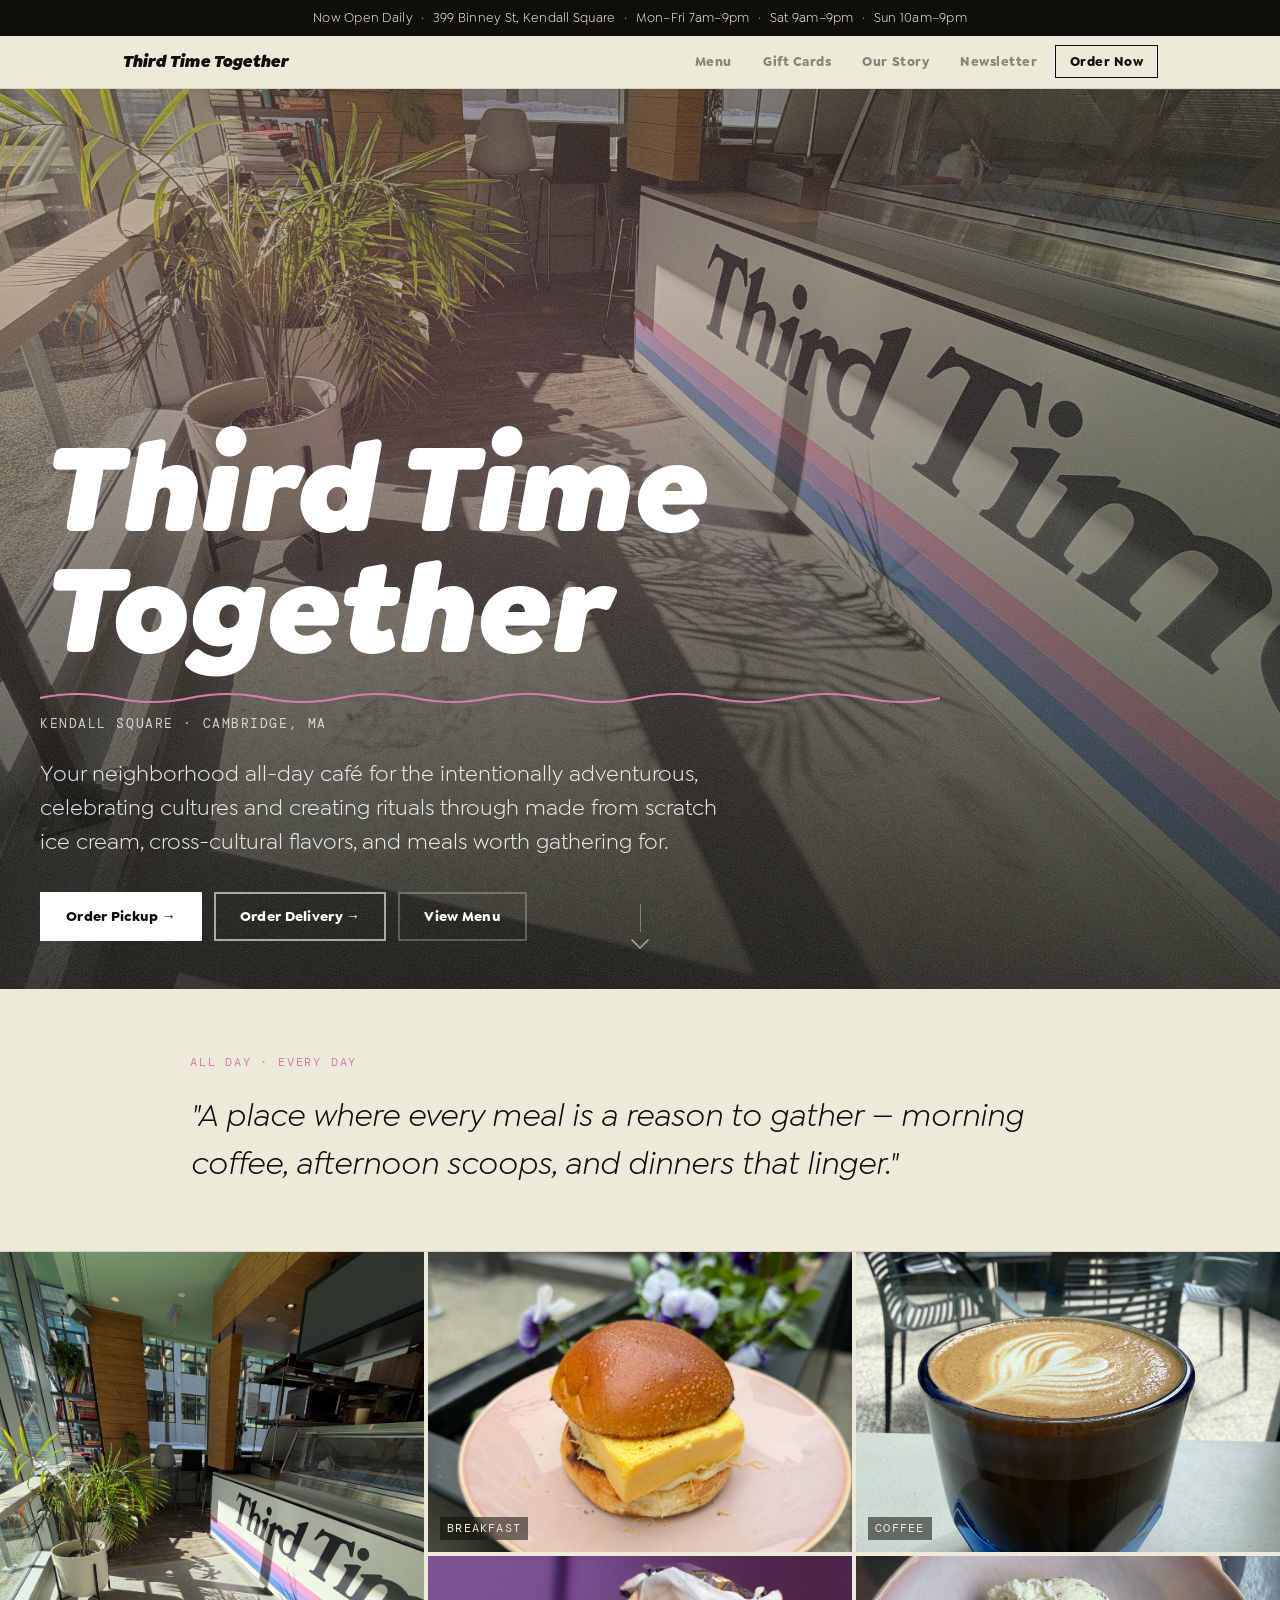
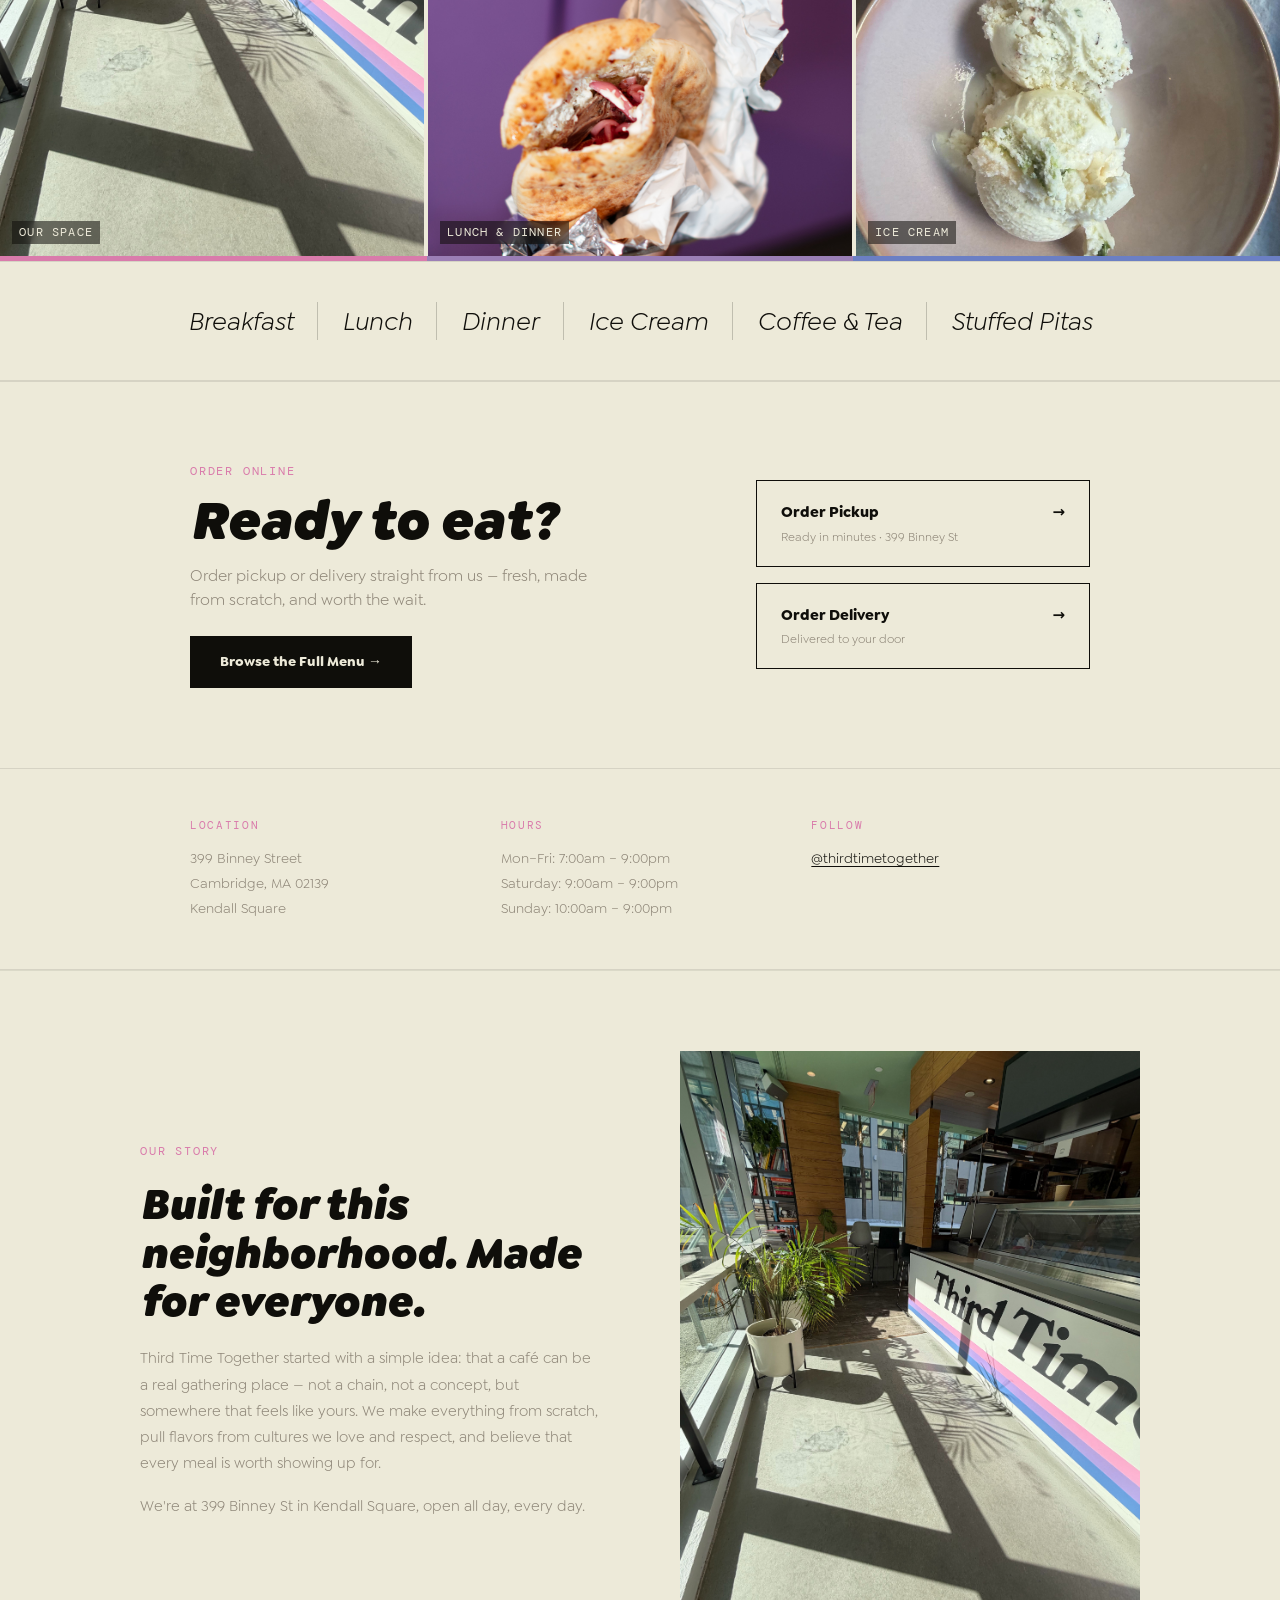
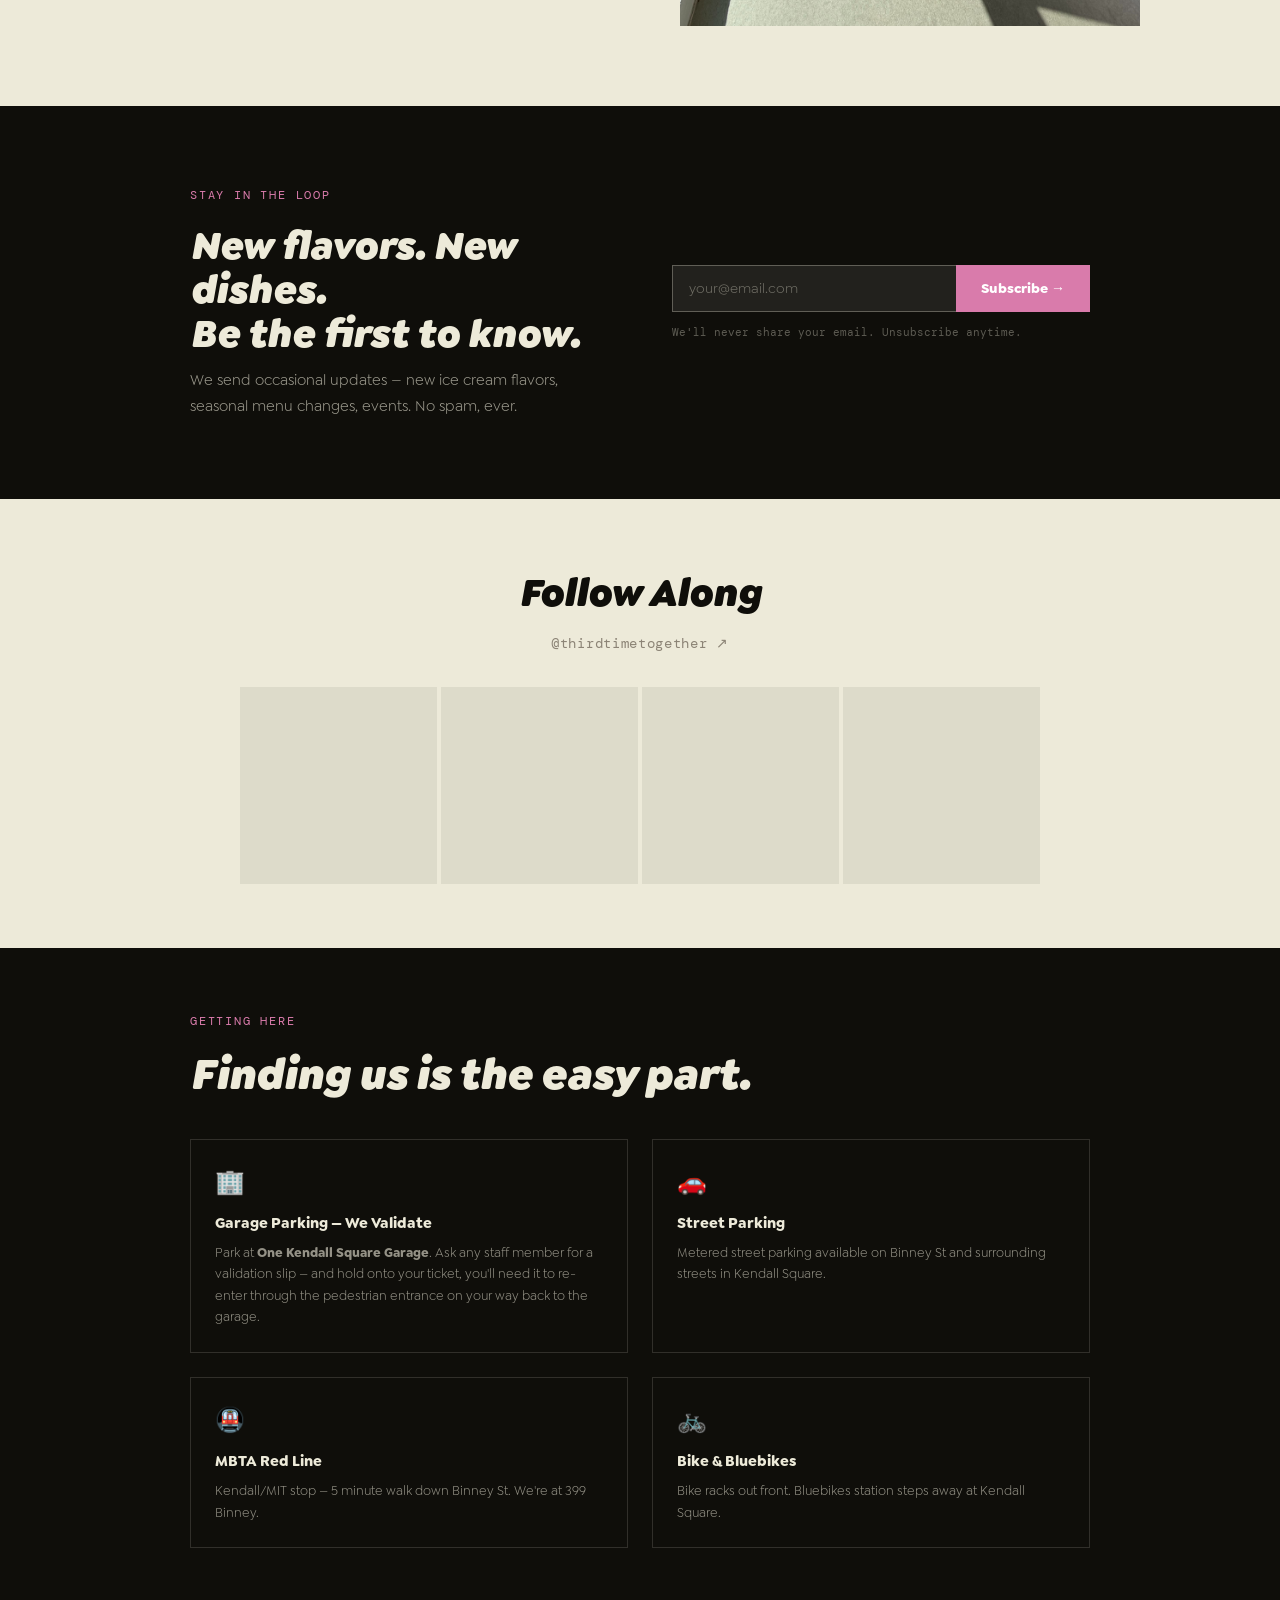
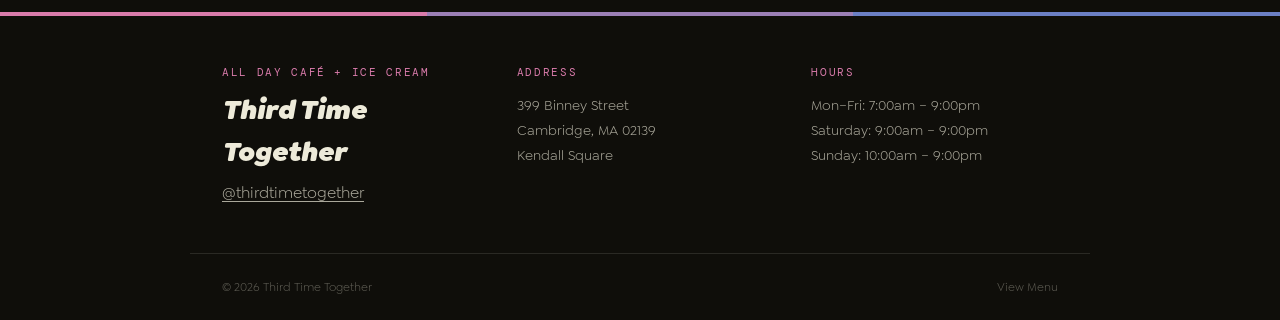
==== commit 5d78a8b9: "Trim parking to 4 tiles in 2x2 grid" ====
--- a/index.html
+++ b/index.html
@@ -225,7 +225,7 @@
       <h2 class="parking-heading">Finding us is the easy part.</h2>
       <div class="parking-grid">
         <div class="parking-card">
-          <span class="parking-icon">🅿️</span>
+          <span class="parking-icon">🏢</span>
           <div class="parking-card-title">Garage Parking — We Validate</div>
           <p class="parking-card-body">Park at <strong>One Kendall Square Garage</strong>. Ask any staff member for a validation slip — and hold onto your ticket, you'll need it to re-enter through the pedestrian entrance on your way back to the garage.</p>
         </div>
@@ -243,16 +243,6 @@
           <span class="parking-icon">🚲</span>
           <div class="parking-card-title">Bike & Bluebikes</div>
           <p class="parking-card-body">Bike racks out front. Bluebikes station steps away at Kendall Square.</p>
-        </div>
-        <div class="parking-card">
-          <span class="parking-icon">🚕</span>
-          <div class="parking-card-title">Rideshare</div>
-          <p class="parking-card-body">Easy Uber and Lyft drop-off directly in front. Enter <strong>399 Binney St, Cambridge</strong> in your app.</p>
-        </div>
-        <div class="parking-card">
-          <span class="parking-icon">📍</span>
-          <div class="parking-card-title">Address</div>
-          <p class="parking-card-body">399 Binney Street<br>Cambridge, MA 02139<br>Kendall Square</p>
         </div>
       </div>
     </div>
--- a/css/styles.css
+++ b/css/styles.css
@@ -618,7 +618,7 @@
 
 .parking-grid {
   display: grid;
-  grid-template-columns: repeat(3, 1fr);
+  grid-template-columns: repeat(2, 1fr);
   gap: 1.5rem;
 }
 
